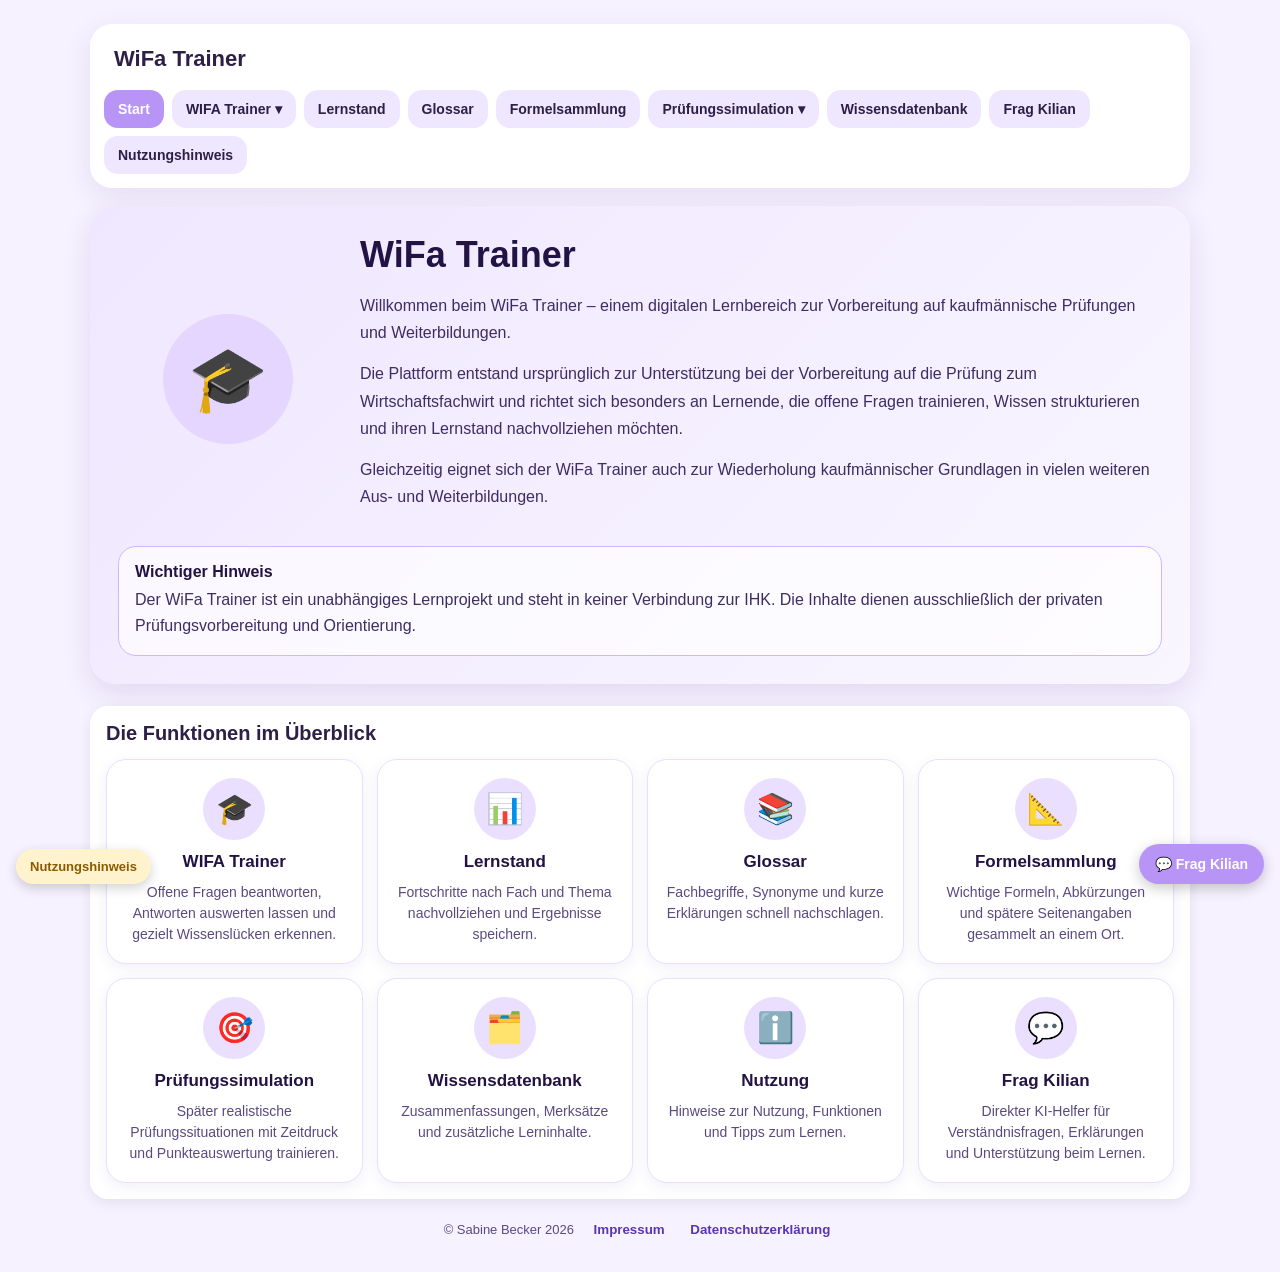
==== index.html @ d5369404 "Update index.html" ====
<!DOCTYPE html>
<html lang="de">
<head>
  <meta charset="UTF-8">
  <meta name="viewport" content="width=device-width, initial-scale=1.0">

  <title>WiFa Trainer</title>
  
  <link rel="icon" type="image/png" sizes="192x192" href="icon-192.png">
  <link rel="icon" type="image/png" sizes="512x512" href="icon-512.png">
  <link rel="apple-touch-icon" href="icon-192.png">

  <link rel="manifest" href="manifest.json">
  <meta name="theme-color" content="#b794f6">

  <style>
    * {
      box-sizing: border-box;
    }

    body {
      margin: 0;
      font-family: Arial, sans-serif;
      background: #f6f2ff;
      color: #2d1f46;
    }

    .app {
      min-height: 100vh;
      display: flex;
      justify-content: center;
      padding: 12px;
    }

    .container {
      width: 100%;
      max-width: 1100px;
    }

    .top-nav {
      background: #ffffff;
      border-radius: 22px;
      padding: 14px;
      margin-bottom: 18px;
      box-shadow: 0 8px 28px rgba(80, 45, 140, 0.10);
      display: flex;
      flex-wrap: wrap;
      gap: 10px;
      align-items: center;
      justify-content: space-between;
    }

    .brand {
      font-weight: bold;
      font-size: 22px;
      color: #2d1f46;
      padding: 8px 10px;
      width: 100%;
    }

    .nav-actions {
      display: flex;
      flex-wrap: wrap;
      gap: 8px;
      width: 100%;
      align-items: center;
    }

    .nav-btn {
      border: none;
      border-radius: 14px;
      padding: 11px 14px;
      background: #efe7ff;
      color: #2d1f46;
      font-weight: bold;
      cursor: pointer;
      font-size: 14px;
      transition: 0.2s ease;
      white-space: nowrap;
    }

    .nav-btn:hover,
    .nav-btn.active {
      background: #b794f6;
      color: #ffffff;
    }

    .dropdown {
      position: relative;
      display: inline-block;
    }

    .dropdown-content {
      display: none;
      position: absolute;
      top: 46px;
      left: 0;
      min-width: 270px;
      background: #ffffff;
      border-radius: 18px;
      box-shadow: 0 12px 34px rgba(0,0,0,0.15);
      padding: 10px;
      z-index: 1000;
    }

    .dropdown.open .dropdown-content {
      display: block;
    }

    .dropdown-content button {
      width: 100%;
      border: none;
      background: transparent;
      color: #2d1f46;
      text-align: left;
      padding: 13px 12px;
      border-radius: 12px;
      font-weight: bold;
      cursor: pointer;
      font-size: 14px;
      line-height: 1.35;
    }

    .dropdown-content button:hover {
      background: #efe7ff;
    }

    .view {
      display: none;
    }

    .view.active {
      display: block;
    }

    .header {
      background: linear-gradient(135deg, #d9c7ff, #efe7ff);
      border-radius: 20px;
      padding: 20px 18px;
      margin-bottom: 14px;
      box-shadow: 0 4px 14px rgba(0, 0, 0, 0.08);
    }

    .header h1 {
      margin: 0 0 8px 0;
      font-size: 24px;
    }

    .header p {
      margin: 0;
      font-size: 15px;
      color: #4a3970;
      line-height: 1.5;
    }

    .card {
      background: #ffffff;
      border-radius: 18px;
      padding: 16px;
      margin-bottom: 14px;
      box-shadow: 0 4px 14px rgba(0, 0, 0, 0.08);
    }

    .section-title {
      margin: 0 0 14px 0;
      font-size: 20px;
      font-weight: bold;
    }

    .hero-card {
      background: linear-gradient(135deg, #efe7ff, #f9f6ff);
      border-radius: 26px;
      padding: 28px;
      margin-bottom: 22px;
      box-shadow: 0 10px 28px rgba(80, 45, 140, 0.12);
      display: grid;
      gap: 22px;
    }

    .hero-icon {
      width: 130px;
      height: 130px;
      border-radius: 50%;
      background: #e4d6ff;
      display: flex;
      align-items: center;
      justify-content: center;
      font-size: 64px;
      margin: 0 auto;
    }

    .hero-text h1 {
      margin: 0 0 16px 0;
      font-size: 36px;
      color: #221344;
    }

    .hero-text p {
      line-height: 1.7;
      color: #3d2d63;
      font-size: 16px;
      margin: 0 0 14px 0;
    }

    .notice-box {
      border: 1px solid #cdb7ff;
      border-radius: 18px;
      padding: 16px;
      background: rgba(255,255,255,0.70);
      display: grid;
      gap: 6px;
    }

    .notice-box strong {
      font-size: 16px;
      color: #221344;
    }

    .notice-box p {
      margin: 0;
      line-height: 1.6;
      color: #3d2d63;
    }

    .feature-grid {
      display: grid;
      grid-template-columns: 1fr;
      gap: 14px;
    }

    .feature-card {
      background: #ffffff;
      border: 1px solid #eadfff;
      border-radius: 20px;
      padding: 18px;
      text-align: center;
      box-shadow: 0 4px 14px rgba(80, 45, 140, 0.08);
    }

    .feature-icon {
      width: 62px;
      height: 62px;
      border-radius: 50%;
      background: #eadfff;
      display: flex;
      align-items: center;
      justify-content: center;
      margin: 0 auto 12px auto;
      font-size: 30px;
      font-weight: bold;
    }

    .feature-card h3 {
      margin: 0 0 10px 0;
      font-size: 17px;
      color: #221344;
    }

    .feature-card p {
      margin: 0;
      line-height: 1.5;
      color: #5a4a80;
      font-size: 14px;
    }

    .footer-links {
      text-align: center;
      font-size: 13px;
      color: #5a4a80;
      margin: 22px 0 10px 0;
    }

    .footer-links button {
      border: none;
      background: transparent;
      color: #5a35b1;
      font-weight: bold;
      cursor: pointer;
      margin-left: 10px;
    }

    .label {
      display: block;
      font-size: 14px;
      font-weight: bold;
      margin-bottom: 8px;
      color: #4a3970;
    }

    .subject-grid {
      display: grid;
      grid-template-columns: 1fr;
      gap: 10px;
    }

    .subject-btn,
    .action-btn,
    .secondary-btn,
    .danger-btn {
      width: 100%;
      border: none;
      border-radius: 14px;
      padding: 14px 16px;
      font-size: 16px;
      cursor: pointer;
      transition: 0.2s ease;
    }

    .subject-btn {
      background: #efe7ff;
      color: #2d1f46;
      text-align: left;
      font-weight: bold;
    }

    .subject-btn:hover {
      background: #e3d5ff;
    }

    .subject-btn.active {
      background: #cdb7ff;
    }

    .question-meta {
      display: flex;
      flex-wrap: wrap;
      gap: 8px;
      margin-bottom: 12px;
    }

    .badge {
      display: inline-block;
      background: #efe7ff;
      color: #4a3970;
      padding: 6px 10px;
      border-radius: 999px;
      font-size: 13px;
      font-weight: bold;
    }

    .question-box {
      background: #faf7ff;
      border: 1px solid #eadfff;
      border-radius: 14px;
      padding: 14px;
      font-size: 16px;
      line-height: 1.5;
      margin-bottom: 14px;
white-space: normal;
    }

    textarea,
.pruefung-antwort,
.pruefung-input,
#kilianFrage {
    width: 100%;
    height: 42px;
    min-height: 42px;
    resize: none;
    overflow: hidden;
    border: 1px solid #d8c8f8;
    border-radius: 14px;
    padding: 14px;
    font-size: 16px;
    font-family: Arial, sans-serif;
    outline: none;
    background: #fff;
    box-sizing: border-box;
}

    textarea:focus {
      border-color: #b794f6;
      box-shadow: 0 0 0 3px rgba(183, 148, 246, 0.15);
    }

    select,
    input[type="text"] {
      width: 100%;
      min-height: 48px;
      border: 1px solid #d8c8f8;
      border-radius: 14px;
      padding: 12px 14px;
      font-size: 16px;
      font-family: Arial, sans-serif;
      outline: none;
      background: #fff;
      color: #2d1f46;
    }

    select:focus,
    input[type="text"]:focus {
      border-color: #b794f6;
      box-shadow: 0 0 0 3px rgba(183, 148, 246, 0.15);
    }

    .button-row {
      display: grid;
      grid-template-columns: 1fr;
      gap: 10px;
      margin-top: 12px;
    }

    .action-btn {
      background: #b794f6;
      color: white;
      font-weight: bold;
    }

    .action-btn:hover {
      background: #a77ff3;
    }

    .secondary-btn {
      background: #efe7ff;
      color: #2d1f46;
      font-weight: bold;
    }

    .secondary-btn:hover {
      background: #e3d5ff;
    }

    .danger-btn {
      background: #f4cccc;
      color: #6b1f1f;
      font-weight: bold;
    }

    .danger-btn:hover {
      background: #efbcbc;
    }

    .stats-grid {
      display: grid;
      grid-template-columns: 1fr;
      gap: 10px;
      margin-top: 10px;
    }

    .stat-box {
      background: #faf7ff;
      border: 1px solid #eadfff;
      border-radius: 14px;
      padding: 12px;
    }

    .stat-title {
      font-size: 14px;
      color: #5a4a80;
      margin-bottom: 6px;
      font-weight: bold;
    }

    .stat-value {
      font-size: 22px;
      font-weight: bold;
      color: #2d1f46;
      margin-bottom: 8px;
    }

    .stat-sub {
      font-size: 13px;
      color: #5a4a80;
    }

    .progress-bar {
      width: 100%;
      height: 10px;
      background: #eadfff;
      border-radius: 999px;
      overflow: hidden;
      margin-bottom: 8px;
    }

    .progress-fill {
      height: 100%;
      width: 0%;
      background: #b794f6;
      transition: width 0.3s ease;
    }

    .result-list-wrap {
      margin-top: 16px;
    }

    .result-list-empty {
      background: #faf7ff;
      border: 1px solid #eadfff;
      border-radius: 14px;
      padding: 14px;
      color: #5a4a80;
    }

    .result-mini-entry {
      background: #faf7ff;
      border: 1px solid #eadfff;
      border-radius: 14px;
      padding: 12px;
      margin-top: 10px;
    }

    .result-mini-head {
      display: flex;
      justify-content: space-between;
      align-items: center;
      gap: 10px;
      margin-bottom: 8px;
      flex-wrap: wrap;
    }

    .result-mini-title {
      font-size: 15px;
      font-weight: bold;
      color: #2d1f46;
    }

    .result-mini-score {
      font-size: 14px;
      font-weight: bold;
      color: #4a3970;
    }

    .result-mini-bar {
      width: 100%;
      height: 10px;
      background: #eadfff;
      border-radius: 999px;
      overflow: hidden;
    }

    .result-mini-fill {
      height: 100%;
      background: #b794f6;
      transition: width 0.3s ease;
    }

    .result-mini-footer {
      margin-top: 8px;
      display: flex;
      justify-content: space-between;
      gap: 10px;
      flex-wrap: wrap;
      font-size: 13px;
      color: #5a4a80;
    }

    .result-box {
      margin-top: 14px;
      padding: 14px;
      border-radius: 14px;
      background: #f4eeff;
      border: 1px solid #e2d3ff;
      display: none;
    }

    .result-title {
      margin: 0 0 10px 0;
      font-size: 17px;
      font-weight: bold;
    }

    .result-text {
      margin: 0 0 10px 0;
      white-space: pre-wrap;
      line-height: 1.5;
    }

    .points {
      font-size: 18px;
      font-weight: bold;
      margin-bottom: 10px;
    }

    .points.good {
      color: #1f8b4c;
    }

    .points.bad {
      color: #c0392b;
    }

    .solution-box {
      margin-top: 12px;
      padding: 12px;
      border-radius: 12px;
      background: #eefaf0;
      border: 1px solid #cfe8d3;
      color: #1d5e2e;
      display: none;
      white-space: pre-wrap;
      line-height: 1.5;
    }

    .status {
      margin-top: 10px;
      font-size: 14px;
      color: #5a4a80;
      white-space: pre-wrap;
    }

    .placeholder-box {
      background: #faf7ff;
      border: 1px dashed #cdb7ff;
      border-radius: 16px;
      padding: 16px;
      line-height: 1.6;
      color: #5a4a80;
    }

    .alphabet-bar {
  display: flex;
  flex-wrap: wrap;
  gap: 6px;
}

.alphabet-btn {
  border: none;
  border-radius: 10px;
  padding: 8px 10px;
  background: #efe7ff;
  color: #2d1f46;
  font-weight: bold;
  cursor: pointer;
}

.alphabet-btn:hover,
.alphabet-btn.active {
  background: #b794f6;
  color: #ffffff;
}
    .kilian-textarea {
  min-height: 80px;
  max-height: 260px;
  overflow-y: auto;
}
    #kilianBubbleButton {
  position: fixed;
  right: 16px;
  bottom: 16px;
  z-index: 9998;
  padding: 12px 16px;
  border-radius: 999px;
  background: #b794f6;
  color: #ffffff;
  font-weight: bold;
  font-size: 14px;
  box-shadow: 0 4px 14px rgba(0,0,0,0.22);
  cursor: pointer;
}

#kilianBubbleFenster {
  position: fixed;
  right: 16px;
  bottom: 76px;
  width: min(360px, calc(100vw - 32px));
  max-height: 75vh;
  display: none;
  z-index: 9999;
  background: #ffffff;
  border: 1px solid #d8c8f8;
  border-radius: 18px;
  box-shadow: 0 10px 34px rgba(0,0,0,0.25);
  padding: 12px;
  overflow: hidden;
}

.kilian-bubble-header {
  display: flex;
  justify-content: space-between;
  align-items: center;
  margin-bottom: 10px;
  color: #2d1f46;
}

.kilian-bubble-header button {
  width: auto;
  border: none;
  background: #efe7ff;
  color: #2d1f46;
  border-radius: 10px;
  padding: 6px 10px;
  font-weight: bold;
  cursor: pointer;
}

#kilianBubbleInput {
  min-height: 80px;
  max-height: 160px;
  resize: vertical;
}

.kilian-bubble-buttons {
  display: grid;
  grid-template-columns: 1fr 1fr 1fr;
  gap: 8px;
  margin-top: 10px;
}

.kilian-bubble-buttons button {
  border: none;
  border-radius: 12px;
  padding: 10px 8px;
  background: #efe7ff;
  color: #2d1f46;
  font-weight: bold;
  cursor: pointer;
}

.kilian-bubble-buttons button:first-child {
  background: #b794f6;
  color: #ffffff;
}

#kilianBubbleStatus {
  margin-top: 10px;
  font-size: 13px;
  color: #5a4a80;
}

#kilianBubbleAntwort {
  margin-top: 10px;
  max-height: 260px;
  overflow-y: auto;
  background: #faf7ff;
  border: 1px solid #eadfff;
  border-radius: 12px;
  padding: 10px;
  font-size: 14px;
  line-height: 1.5;
  color: #2d1f46;
}
    
  .question-box table {
  width: 100%;
  border-collapse: collapse;
  margin: 14px 0;
  font-size: 0.95rem;
}

.question-box th,
.question-box td {
  border: 1px solid #d1d5db;
  padding: 8px;
  text-align: left;
  vertical-align: top;
}

.question-box th {
  background: #f3f4f6;
  font-weight: 700;
}

.question-box ul {
  margin: 10px 0 10px 22px;
}

.question-box li {
  margin-bottom: 4px;
}

.question-image-wrap {
  margin-top: 14px;
  overflow-x: auto;
}

.question-image {
  max-width: 100%;
  height: auto;
  border-radius: 12px;
  border: 1px solid #e5e7eb;
} 
    .pruefung-zusatzbereich {
  margin: 12px 0;
  padding: 12px;
  background: #faf7ff;
  border: 1px solid #eadfff;
  border-radius: 12px;
  overflow-x: auto;
}

.skizzen-toolbar {
  display: flex;
  gap: 8px;
  flex-wrap: wrap;
  margin: 10px 0;
}

.skizzen-toolbar button {
  width: auto;
  border: none;
  border-radius: 10px;
  padding: 8px 12px;
  background: #efe7ff;
  color: #2d1f46;
  font-weight: bold;
  cursor: pointer;
}

.skizzen-canvas {
  width: 100%;
  max-width: 760px;
  height: 420px;
  border: 2px solid #d8c8f8;
  border-radius: 12px;
  background: #ffffff;
  touch-action: none;
  display: block;
}
   .pruefung-input {
  width: 100%;
  height: 42px;
  min-height: 42px;
  resize: none;
  overflow: hidden;
  border: none;
  background: #ffffff;
  text-align: left;
  font-size: 14px;
  padding: 8px;
  box-sizing: border-box;
  color: #2d1f46;
  font-family: Arial, sans-serif;
  white-space: pre-wrap;
  overflow-wrap: anywhere;
  word-break: break-word;
}

.pruefung-input:focus {
  outline: 2px solid #b794f6;
  background: #ffffff;
}
    @media (min-width: 700px) {
      .app {
        padding: 24px;
      }

      .header {
        padding: 24px;
      }

      .header h1 {
        font-size: 30px;
      }

      .brand {
        width: auto;
      }

      .nav-actions {
        width: auto;
      }

      .subject-grid {
        grid-template-columns: repeat(2, 1fr);
      }

      .button-row {
        grid-template-columns: repeat(2, 1fr);
      }

      .stats-grid {
        grid-template-columns: repeat(2, 1fr);
      }
    }

    @media (min-width: 800px) {
      .hero-card {
        grid-template-columns: 220px 1fr;
        align-items: center;
      }

      .notice-box {
        grid-column: 1 / -1;
      }

      .feature-grid {
        grid-template-columns: repeat(4, 1fr);
      }
    }
  </style>
</head>
<body>
  <div class="app">
    <div class="container">

      <nav class="top-nav">
        <div class="brand">WiFa Trainer</div>

        <div class="nav-actions">
          <button class="nav-btn active" id="navStart" onclick="zeigeBereich('startView')">Start</button>

          <div class="dropdown">
<button class="nav-btn" id="navTrainer" type="button" onclick="toggleTrainerDropdown(event)">WIFA Trainer ▾</button>            <div class="dropdown-content">
              <button type="button" onclick="oeffneTrainerMitTeilbereich('HQ')">HQ – Handlungsspezifische Qualifikationen</button>
              <button type="button" onclick="oeffneTrainerMitTeilbereich('WQ')">WQ – Wirtschaftsbezogene Qualifikationen</button>
            </div>
          </div>

          <button class="nav-btn" id="navLernstand" onclick="zeigeBereich('lernstandView')">Lernstand</button>
          <button class="nav-btn" id="navGlossar" onclick="zeigeBereich('glossarView')">Glossar</button>
          <button class="nav-btn" id="navFormeln" onclick="zeigeBereich('formelView')">Formelsammlung</button>
<div class="dropdown">
  <button class="nav-btn" id="navPruefung" type="button" onclick="togglePruefungDropdown(event)">
    Prüfungssimulation ▾
  </button>

  <div class="dropdown-content">
    <button type="button" onclick="oeffnePruefungMitTeilbereich('WQ')">
      WQ – Wirtschaftsbezogene Qualifikationen
    </button>

    <button type="button" onclick="oeffnePruefungMitTeilbereich('HQ')">
      HQ – Handlungsspezifische Qualifikationen
    </button>
  </div>
</div>     
<button class="nav-btn" id="navWissen" onclick="zeigeBereich('wissenView')">Wissensdatenbank</button>
          <button class="nav-btn" id="navKilian" onclick="zeigeBereich('kilianView')">Frag Kilian</button>
          <button class="nav-btn" onclick="hinweisAnzeigen()">Nutzungshinweis</button>
        </div>
      </nav>

      <section class="view active" id="startView">
        <div class="hero-card">
          <div class="hero-icon">🎓</div>

          <div class="hero-text">
            <h1>WiFa Trainer</h1>

            <p>
              Willkommen beim WiFa Trainer – einem digitalen Lernbereich zur Vorbereitung
              auf kaufmännische Prüfungen und Weiterbildungen.
            </p>

            <p>
              Die Plattform entstand ursprünglich zur Unterstützung bei der Vorbereitung
              auf die Prüfung zum Wirtschaftsfachwirt und richtet sich besonders an Lernende,
              die offene Fragen trainieren, Wissen strukturieren und ihren Lernstand
              nachvollziehen möchten.
            </p>

            <p>
              Gleichzeitig eignet sich der WiFa Trainer auch zur Wiederholung kaufmännischer
              Grundlagen in vielen weiteren Aus- und Weiterbildungen.
            </p>
          </div>

          <div class="notice-box">
            <strong>Wichtiger Hinweis</strong>
            <p>
              Der WiFa Trainer ist ein unabhängiges Lernprojekt und steht in keiner Verbindung zur IHK.
              Die Inhalte dienen ausschließlich der privaten Prüfungsvorbereitung und Orientierung.
            </p>
          </div>
        </div>

        <div class="card">
          <h2 class="section-title">Die Funktionen im Überblick</h2>

          <div class="feature-grid">
            <div class="feature-card">
              <div class="feature-icon">🎓</div>
              <h3>WIFA Trainer</h3>
              <p>Offene Fragen beantworten, Antworten auswerten lassen und gezielt Wissenslücken erkennen.</p>
            </div>

            <div class="feature-card">
              <div class="feature-icon">📊</div>
              <h3>Lernstand</h3>
              <p>Fortschritte nach Fach und Thema nachvollziehen und Ergebnisse speichern.</p>
            </div>

            <div class="feature-card">
              <div class="feature-icon">📚</div>
              <h3>Glossar</h3>
              <p>Fachbegriffe, Synonyme und kurze Erklärungen schnell nachschlagen.</p>
            </div>

            <div class="feature-card">
              <div class="feature-icon">📐</div>
              <h3>Formelsammlung</h3>
              <p>Wichtige Formeln, Abkürzungen und spätere Seitenangaben gesammelt an einem Ort.</p>
            </div>

            <div class="feature-card">
              <div class="feature-icon">🎯</div>
              <h3>Prüfungssimulation</h3>
              <p>Später realistische Prüfungssituationen mit Zeitdruck und Punkteauswertung trainieren.</p>
            </div>

            <div class="feature-card">
              <div class="feature-icon">🗂️</div>
              <h3>Wissensdatenbank</h3>
              <p>Zusammenfassungen, Merksätze und zusätzliche Lerninhalte.</p>
            </div>

            <div class="feature-card">
              <div class="feature-icon">ℹ️</div>
              <h3>Nutzung</h3>
              <p>Hinweise zur Nutzung, Funktionen und Tipps zum Lernen.</p>
            </div>

            <div class="feature-card">
              <div class="feature-icon">💬</div>
              <h3>Frag Kilian</h3>
              <p>Direkter KI-Helfer für Verständnisfragen, Erklärungen und Unterstützung beim Lernen.</p>
            </div>
          </div>
        </div>

        <div class="footer-links">
          <span>© Sabine Becker 2026</span>
          <button onclick="zeigeBereich('impressumView')">Impressum</button>
          <button onclick="zeigeBereich('datenschutzView')">Datenschutzerklärung</button>
        </div>
      </section>

      <section class="view" id="trainerView">
        <div class="header">
          <h1>WIFA Trainer</h1>
          <p>Teilbereich, Fach und Thema auswählen, Antwort eingeben und direkt auswerten lassen.</p>
        </div>

        <div class="card" id="subjectCard">
          <h2 class="section-title">Auswahl</h2>

          <label class="label" for="teilbereichSelect" style="display:none;">Teilbereich auswählen</label>
<select id="teilbereichSelect" onchange="waehleTeilbereich()" style="display:none;">
            <option value="">-- Teilbereich wählen --</option>
            <option value="WQ">Wirtschaftsbezogene Qualifikationen</option>
            <option value="HQ">Handlungsspezifische Qualifikationen</option>
          </select>

          <div id="fachBereich" style="display:none; margin-top:15px;">
            <label class="label" for="fachSelect">Fach auswählen</label>
            <select id="fachSelect" onchange="waehleFachAusDropdown()">
              <option value="">-- Fach wählen --</option>
            </select>
          </div>

          <div id="themaBereich" style="display:none; margin-top:15px;">
            <label class="label" for="themaSelect">Thema auswählen</label>
            <select id="themaSelect">
              <option value="">-- Thema wählen --</option>
            </select>

            <div style="margin-top:10px;">
              <button class="action-btn" type="button" onclick="starteThema()" style="max-width:220px;">
                Thema starten
              </button>
            </div>
          </div>

          <div class="status" id="fachStatus">Bitte zuerst einen Teilbereich auswählen.</div>
        </div>

        <div class="card">
          <h2 class="section-title">Lernstand dieser Session</h2>

          <div class="stats-grid">
            <div class="stat-box">
              <div class="stat-title">Aktuelles Fach</div>
              <div class="stat-value" id="fachProzent">0%</div>
              <div class="progress-bar">
                <div class="progress-fill" id="fachProgressBar"></div>
              </div>
              <div class="stat-sub" id="fachDetails">0 von 0 Punkten im aktuellen Fach</div>
            </div>

            <div class="stat-box">
              <div class="stat-title">Gesamte Lernsession</div>
              <div class="stat-value" id="sessionProzent">0%</div>
              <div class="progress-bar">
                <div class="progress-fill" id="sessionProgressBar"></div>
              </div>
              <div class="stat-sub" id="sessionDetails">0 von 0 Punkten in dieser Session</div>
            </div>
          </div>

          <div class="button-row" style="margin-top:14px;">
            <button class="danger-btn" onclick="resetSession()">Session zurücksetzen</button>
          </div>

          <div class="result-list-wrap">
            <h3 class="section-title" style="margin-top:16px;">Einzelergebnisse</h3>
            <div id="einzelergebnisListe" class="result-list-empty">Noch keine Ergebnisse in dieser Session.</div>
          </div>
        </div>

        <div class="card">
          <h2 class="section-title">Frage</h2>

          <div class="question-meta">
            <span class="badge" id="anzeigeTeilbereich">Kein Teilbereich</span>
            <span class="badge" id="anzeigeFach">Kein Fach</span>
            <span class="badge" id="anzeigeThema">Bitte Thema wählen</span>
          </div>

          <div class="question-box" id="frageText">
            Bitte zuerst Teilbereich, Fach und Thema auswählen.
          </div>

          <label class="label" for="antwortInput">Deine Antwort</label>
          <textarea id="antwortInput" placeholder="Schreibe hier deine Antwort..."></textarea>

          <div class="button-row">
            <button class="action-btn" onclick="bewerteAntwort()">Auswertung starten</button>
            <button class="secondary-btn" onclick="naechsteFrage()">Nächste Frage</button>
            <button class="secondary-btn" onclick="zeigeMusterloesung()">Musterlösung anzeigen</button>
            <button class="secondary-btn" onclick="antwortLeeren()">Antwort leeren</button>
          </div>

          <div class="result-box" id="resultBox">
            <div class="result-title">Auswertung</div>
            <div class="points" id="punkteAnzeige">0 / 0 Punkte</div>
            <p class="result-text" id="ergebnisText">Hier erscheint die Bewertung.</p>

            <div class="solution-box" id="solutionBox">
              <strong>Musterlösung:</strong>
              <div id="musterloesungText"></div>
            </div>
          </div>

          <div class="status" id="ladeStatus"></div>
        </div>
      </section>

      <section class="view" id="lernstandView">
        <div class="header">
          <h1>Lernstand</h1>
          <p>Hier siehst du deinen gespeicherten Lernstand als Fachübersicht. Einzelne Versuche kannst du bei Bedarf aufklappen.</p>
        </div>

        <div class="card">
          <h2 class="section-title">Gespeicherter Lernstand</h2>

          <button class="action-btn" onclick="ladeLernstand()" style="max-width:240px;">
            Lernstand aktualisieren
          </button>

          <div class="status" id="lernstandStatus">Noch nicht geladen.</div>

          <div id="lernstandListe" class="result-list-empty" style="margin-top:14px;">
            Klicke auf „Lernstand aktualisieren“.
          </div>
        </div>
      </section>

      <section class="view" id="glossarView">
        <div class="header">
          <h1>Glossar</h1>
          <p>Fachbegriffe, kurze Erklärungen und Synonyme zum schnellen Nachschlagen.</p>
        </div>

        <div class="card">
          <h2 class="section-title">Glossar-Suche</h2>

         <input type="text" id="glossarSuche" placeholder="Begriff, Fach, Thema oder Synonym suchen..." oninput="filtereGlossar()">

<div style="margin-top:12px;">
  <label class="label" for="glossarThemaFilter">Nach Thema filtern</label>
  <select id="glossarThemaFilter" onchange="filtereGlossar()">
    <option value="">Alle Themen</option>
  </select>
</div>

<div id="glossarAlphabet" class="alphabet-bar" style="margin-top:14px;"></div>

<div class="button-row" style="margin-top:12px;">
  <button class="secondary-btn" onclick="resetGlossarFilter()">Filter zurücksetzen</button>
</div>

<div class="status" id="glossarStatus">Noch nicht geladen.</div>

<div id="glossarListe" class="result-list-empty" style="margin-top:14px;">
  Klicke auf „Glossar laden“.
</div>
        </div>
      </section>

     <section class="view" id="formelView">
  <div class="header">
    <h1>Formelsammlung</h1>
    <p>Formeln, Abkürzungen, Beispiele und kurze Erklärungen zum schnellen Nachschlagen.</p>
  </div>

  <div class="card">
    <h2 class="section-title">Formeln suchen</h2>

    <input
      type="text"
      id="formelSuche"
      placeholder="Begriff, Formel, Thema oder Abkürzung suchen..."
      oninput="filtereFormeln()"
    >

    <div style="margin-top:12px;">
      <label class="label" for="formelThemaFilter">Nach Thema filtern</label>
      <select id="formelThemaFilter" onchange="filtereFormeln()">
        <option value="">Alle Themen</option>
      </select>
    </div>

    <div style="margin-top:12px;">
      <label class="label" for="formelSchwierigkeitFilter">Nach Schwierigkeit filtern</label>
      <select id="formelSchwierigkeitFilter" onchange="filtereFormeln()">
        <option value="">Alle Schwierigkeiten</option>
        <option value="leicht">leicht</option>
        <option value="mittel">mittel</option>
        <option value="schwer">schwer</option>
      </select>
    </div>

    <div class="button-row" style="margin-top:14px;">
      <button class="secondary-btn" onclick="resetFormelFilter()">Filter zurücksetzen</button>
    </div>

    <div class="status" id="formelStatus">Formelsammlung wird beim Öffnen automatisch geladen.</div>
  </div>

  <div id="formelListe" class="result-list-empty">
    Öffne die Formelsammlung oder nutze die Suche.
  </div>
</section>

    <section class="view" id="pruefungView">
  <div class="header">
    <h1>Prüfungssimulation</h1>
    <p>Wähle oben im Menü WQ oder HQ, danach Simulation und Prüfungseinheit.</p>
  </div>

  <div class="card">
    <h2 class="section-title">Prüfung auswählen</h2>

    <select id="pruefungTeilbereichSelect" style="display:none;" onchange="pruefungTeilbereichWaehlen()">
      <option value="">-- Teilbereich wählen --</option>
      <option value="WQ">WQ – Wirtschaftsbezogene Qualifikationen</option>
      <option value="HQ">HQ – Handlungsspezifische Qualifikationen</option>
    </select>

    <div id="pruefungSimulationBereich" style="display:none; margin-top:15px;">
      <label class="label" for="pruefungSimulationSelect">Simulation auswählen</label>
      <select id="pruefungSimulationSelect" onchange="pruefungSimulationWaehlen()">
        <option value="">-- Simulation wählen --</option>
      </select>
    </div>

    <div id="pruefungFachBereich" style="display:none; margin-top:15px;">
      <label class="label" for="pruefungFachSelect">Prüfungseinheit auswählen</label>
      <select id="pruefungFachSelect">
        <option value="">-- Prüfungseinheit wählen --</option>
      </select>
    </div>

    <div class="button-row" style="margin-top:14px;">
      <button class="action-btn" onclick="startePruefungSimulation()">
        Prüfung starten
      </button>
    </div>

    <div class="status" id="pruefungStatus">
      Bitte oben im Menü WQ oder HQ auswählen.
    </div>
  </div>

  <div class="card" id="pruefungTimerBox" style="display:none;">
    <h2 class="section-title">Prüfungszeit</h2>

    <div class="stat-value">
      ⏳ <span id="pruefungTimerText">00:00</span>
    </div>

    <div class="status" id="pruefungTimerStatus">
      Die Prüfung läuft.
    </div>

    <div class="button-row" style="margin-top:14px;">
      <button class="secondary-btn" onclick="stoppePruefungTimer()">
        Timer stoppen
      </button>

      <button class="action-btn" onclick="pruefungManuellAbgeben()">
        Prüfung abgeben
      </button>
    </div>
  </div>

  <div id="pruefungContainer"></div>
</section>
     <section class="view" id="wissenView">

  <div class="header">
    <h1>Wissensdatenbank</h1>

    <p>
      Hier entstehen zusätzliche Lernfunktionen wie Karteikarten,
      Audio-Lernen, Zusammenfassungen und spätere Kurzabfragen.
    </p>
  </div>

  <div class="card">
    <h2 class="section-title">Karteikarten</h2>

    <div>

      <div class="home-tile">
  <h3>🗂️ Karteikartenmodus</h3>

  <p>
    Themenbezogene Lernkarten aus deinen bestehenden Fragen und Musterlösungen.
  </p>

  <label class="label" for="kartenTeilbereichSelect">Teilbereich</label>
  <select id="kartenTeilbereichSelect" onchange="kartenTeilbereichWaehlen()">
    <option value="">-- Teilbereich wählen --</option>
    <option value="WQ">WQ – Wirtschaftsbezogene Qualifikationen</option>
    <option value="HQ">HQ – Handlungsspezifische Qualifikationen</option>
  </select>

  <label class="label" for="kartenFachSelect" style="margin-top:12px;">Fach</label>
  <select id="kartenFachSelect" onchange="kartenFachWaehlen()">
    <option value="">-- Fach wählen --</option>
  </select>

  <label class="label" for="kartenThemaSelect" style="margin-top:12px;">Thema</label>
  <select id="kartenThemaSelect">
    <option value="">Alle Themen</option>
  </select>

  <div class="button-row" style="margin-top:14px;">
    <button class="action-btn" onclick="ladeKarteikarten()">
      Karteikarten laden
    </button>
  </div>

  <div class="status" id="kartenStatus">
    Bitte Teilbereich und Fach auswählen.
  </div>
</div>
      <div class="home-tile" style="margin-top:14px;">
  <h3>🎧 Audiofunktion</h3>

  <p>
    Lies dir die aktuell geladene Karteikarte automatisch vor.
    Erst wird die Frage gelesen, danach die Musterlösung.
  </p>

  <div class="button-row" style="margin-top:14px;">
    <button class="secondary-btn" onclick="audioAktuelleKarte()">
      Aktuelle Karte vorlesen
    </button>

    <button class="secondary-btn" onclick="audioStoppen()">
      Audio stoppen
    </button>
  </div>

  <div class="status" id="audioStatus">
    Lade zuerst Karteikarten und wähle eine Karte aus.
 
</div>
</div>

<div class="card" id="karteikartenBox" style="display:none;">
  <h2 class="section-title">Karteikarten lernen</h2>

  <div class="question-meta">
    <span class="badge" id="kartenZaehler">0 von 0</span>
    <span class="badge" id="kartenFachAnzeige">Kein Fach</span>
    <span class="badge" id="kartenThemaAnzeige">Kein Thema</span>
  </div>

  <div class="question-box" id="kartenVorderseite">
    Hier erscheint die Vorderseite der Karte.
  </div>

  <div class="solution-box" id="kartenRueckseite" style="display:none;">
    <strong>Rückseite:</strong>
    <div id="kartenRueckseiteText"></div>
  </div>

  <div class="button-row">
    <button class="secondary-btn" onclick="vorherigeKarte()">Vorherige Karte</button>
    <button class="action-btn" onclick="karteUmdrehen()">Karte umdrehen</button>
    <button class="secondary-btn" onclick="naechsteKarteAnzeigen()">Nächste Karte</button>
  </div>
</div>

<div class="card">
  <h2 class="section-title">Geplante Erweiterungen</h2>
  <div class="card">
    <h2 class="section-title">Geplante Erweiterungen</h2>

    <div class="feature-grid">

      <div class="feature-card">
        <div class="feature-icon">🧠</div>
        <h3>KI-Lernhilfe</h3>
        <p>
          Erklärungen und Unterstützung direkt zu schwierigen Themen.
        </p>
      </div>

      <div class="feature-card">
        <div class="feature-icon">🔁</div>
        <h3>Fehlertraining</h3>
        <p>
          Falsch beantwortete Fragen gezielt häufiger wiederholen.
        </p>
      </div>

      <div class="feature-card">
        <div class="feature-icon">📈</div>
        <h3>Lernanalyse</h3>
        <p>
          Stärken, Schwächen und Lernfortschritte übersichtlich erkennen.
        </p>
      </div>

      <div class="feature-card">
        <div class="feature-icon">⏱️</div>
        <h3>Kurzabfragen</h3>
        <p>
          Kleine spontane Wissensabfragen für zwischendurch.
        </p>
      </div>

    </div>
  </div>

</section>

      <section class="view" id="kilianView">
  <div class="header">
    <h1>Frag Kilian</h1>

    <p>
      Direkter KI-Helfer für Verständnisfragen,
      Erklärungen und Unterstützung beim Lernen.
    </p>
  </div>

  <div class="card">
    <h2 class="section-title">Deine Frage</h2>

   <textarea
  id="kilianInput"
  class="kilian-textarea"
  placeholder="Stelle hier deine Frage..."
  oninput="this.style.height='auto'; this.style.height=this.scrollHeight + 'px';"
></textarea>

    <div class="button-row">
      <button class="action-btn" onclick="frageKilian()">
        Frage senden
      </button>

      <button class="secondary-btn" onclick="kilianLeeren()">
        Eingabe leeren
      </button>
    </div>

    <div class="status" id="kilianStatus">
      Kilian wartet auf deine Frage.
    </div>
  </div>

  <div class="card">
    <h2 class="section-title">Antwort</h2>

    <div class="question-box" id="kilianAntwort">
      Hier erscheint die Antwort von Kilian.
    </div>
  </div>
</section>

    <section class="view" id="impressumView">
  <div class="header">
    <h1>Impressum</h1>
    <p>Angaben gemäß § 5 TMG.</p>
  </div>

  <div class="card">
    <h2 class="section-title">Anbieter</h2>

    <div style="line-height:1.8; color:#4a3970;">
      Sabine Becker<br>
      Wegefährels 44<br>
      21706 Drochtersen<br><br>

      E-Mail:<br>
      biene-becks@web.de
    </div>
  </div>

  <div class="card">
    <h2 class="section-title">Hinweis</h2>

    <div style="line-height:1.8; color:#4a3970;">
      Der WiFa Trainer ist ein privates und unabhängiges Lernprojekt zur Unterstützung
      bei der Prüfungsvorbereitung kaufmännischer Weiterbildungen.
      <br><br>
      Es besteht keinerlei Verbindung zur IHK oder zu offiziellen Prüfungsstellen.
    </div>
  </div>
</section>

    <section class="view" id="datenschutzView">
  <div class="header">
    <h1>Datenschutzerklärung</h1>
    <p>Informationen zum Umgang mit Daten innerhalb des WiFa Trainers.</p>
  </div>

  <div class="card">
    <h2 class="section-title">1. Allgemeine Hinweise</h2>

    <div style="line-height:1.8; color:#4a3970;">
      Diese Website dient ausschließlich privaten Lern- und Übungszwecken.
      Personenbezogene Daten werden nur im technisch notwendigen Umfang verarbeitet.
    </div>
  </div>

  <div class="card">
    <h2 class="section-title">2. Nutzung des WiFa Trainers</h2>

    <div style="line-height:1.8; color:#4a3970;">
      Zur Nutzung können freiwillige Nutzer-Codes verwendet werden, um Lernstände
      und Ergebnisse zu speichern.
      <br><br>
      Es werden aktuell keine vollständigen Nutzerkonten mit Klarnamen,
      Passwörtern oder Adressdaten angelegt.
    </div>
  </div>

  <div class="card">
    <h2 class="section-title">3. Speicherung von Lernständen</h2>

    <div style="line-height:1.8; color:#4a3970;">
      Antworten, Bewertungen, Punkte und Lernstände können gespeichert werden,
      um den Lernfortschritt innerhalb des Trainers darzustellen.
    </div>
  </div>

  <div class="card">
    <h2 class="section-title">4. Einsatz von OpenAI</h2>

    <div style="line-height:1.8; color:#4a3970;">
      Für KI-gestützte Funktionen wie Antwortauswertungen und den Lernassistenten
      „Frag Kilian“ werden Inhalte an die OpenAI API übertragen und dort verarbeitet.
      <br><br>
      Es wird empfohlen, keine sensiblen oder persönlichen Daten in Freitextfelder einzugeben.
    </div>
  </div>

  <div class="card">
    <h2 class="section-title">5. Hosting und technische Dienste</h2>

    <div style="line-height:1.8; color:#4a3970;">
      Das Frontend dieser Website wird über GitHub Pages bereitgestellt.
      Zusätzlich werden technische Dienste von Google Apps Script genutzt.
    </div>
  </div>

  <div class="card">
    <h2 class="section-title">6. Kontakt</h2>

    <div style="line-height:1.8; color:#4a3970;">
      Bei Fragen zum Datenschutz:
      <br><br>
      Sabine Becker<br>
      biene-becks@web.de
    </div>
  </div>
</section>

    </div>
  </div>

    <div id="kilianBubbleButton" onclick="toggleKilianBubble()">
  💬 Frag Kilian
</div>

<div id="kilianBubbleFenster">
  <div class="kilian-bubble-header">
    <strong>Frag Kilian</strong>
    <button type="button" onclick="toggleKilianBubble()">×</button>
  </div>

  <textarea
    id="kilianBubbleInput"
    placeholder="Stelle hier deine Frage..."
  ></textarea>

  <div class="kilian-bubble-buttons">
    <button type="button" onclick="frageKilianBubble()">Senden</button>
    <button type="button" onclick="kilianBubbleVorlesen()">Vorlesen</button>
    <button type="button" onclick="kilianBubbleAudioStoppen()">Stopp</button>
  </div>

  <div id="kilianBubbleStatus">Kilian wartet auf deine Frage.</div>

  <div id="kilianBubbleAntwort">
    Hier erscheint Kilians Antwort.
  </div>
</div>
    
  <button id="hinweisInfoButton" onclick="hinweisAnzeigen()" style="
    position: fixed;
    left: 16px;
    bottom: 16px;
    z-index: 9998;
    padding: 10px 14px;
    border: none;
    border-radius: 999px;
    background: #fff3cd;
    color: #8a5a00;
    font-size: 13px;
    font-weight: bold;
    box-shadow: 0 4px 12px rgba(0,0,0,0.18);
    cursor: pointer;
  ">
    Nutzungshinweis
  </button>

  <div id="hinweisOverlay" style="
    position: fixed;
    top: 0;
    left: 0;
    width: 100%;
    height: 100%;
    background: rgba(0,0,0,0.7);
    display: none;
    justify-content: center;
    align-items: center;
    z-index: 9999;
    padding: 20px;
    box-sizing: border-box;
  ">
    <div style="
      background: #fffdf7;
      border: 3px solid #f0b429;
      padding: 22px;
      border-radius: 18px;
      max-width: 460px;
      width: 100%;
      box-shadow: 0 12px 35px rgba(0,0,0,0.25);
      text-align: left;
      font-family: Arial, sans-serif;
    ">
      <div style="
        display: inline-block;
        background: #fff3cd;
        color: #8a5a00;
        font-weight: bold;
        font-size: 13px;
        padding: 6px 10px;
        border-radius: 999px;
        margin-bottom: 14px;
      ">
        Wichtiger Hinweis
      </div>

      <h2 style="margin: 0 0 12px 0; font-size: 22px; color: #5a3e00;">
        Hinweis zur Nutzung
      </h2>

      <p style="font-size: 14px; line-height: 1.6; color: #333; margin-bottom: 12px;">
        Die Musterlösungen dienen nur als Vorschläge. Es sind auch andere fachlich korrekte Antworten möglich.
      </p>

      <p style="font-size: 14px; line-height: 1.6; color: #333; margin-bottom: 18px;">
        Das Bewertungssystem bietet lediglich eine Orientierung und stellt keine verbindliche Bewertung im Sinne einer Prüfung dar.
      </p>

      <p style="font-size: 14px; line-height: 1.6; color: #333; margin-bottom: 18px;">
  Die Inhalte des WiFa Trainers basieren auf eigener Lernaufbereitung, fachlicher Prüfungsvorbereitung sowie verschiedenen Lern- und Unterrichtsmaterialien aus kaufmännischen Weiterbildungen.
  <br><br>
  Alle Inhalte wurden für Lernzwecke didaktisch überarbeitet und stellen keine offiziellen Musterlösungen dar.
  <br><br>
  Alle genannten Marken, Prüfungsbezeichnungen und Institutionen bleiben Eigentum der jeweiligen Rechteinhaber.
</p>
      <label id="hinweisCheckboxWrap" style="
        display: flex;
        align-items: flex-start;
        gap: 10px;
        font-size: 14px;
        color: #333;
        margin-bottom: 18px;
        cursor: pointer;
      ">
        <input type="checkbox" id="hinweisCheckbox" style="
          margin-top: 2px;
          transform: scale(1.15);
          accent-color: #f0b429;
        ">
        <span>Ich habe den Hinweis gelesen.</span>
      </label>

      <div style="display: flex; gap: 10px; flex-wrap: wrap;">
        <button id="hinweisButton" onclick="hinweisSchliessen()" disabled style="
          flex: 1;
          min-width: 180px;
          padding: 12px 18px;
          border: none;
          border-radius: 12px;
          background: #d9d9d9;
          color: #666;
          font-size: 15px;
          font-weight: bold;
          cursor: not-allowed;
        ">
          Gelesen und fortfahren
        </button>

        <button onclick="hinweisNurSchliessen()" style="
          flex: 1;
          min-width: 140px;
          padding: 12px 18px;
          border: 1px solid #d6c28a;
          border-radius: 12px;
          background: #fff8e6;
          color: #7a5a00;
          font-size: 15px;
          font-weight: bold;
          cursor: pointer;
        ">
          Schließen
        </button>
      </div>
    </div>
  </div>

  <script>
  const API_BASE_URL = "https://script.google.com/macros/s/AKfycbxTymUhl29rdmXONuWRlVkoe8xiFXqVf2bWUju1XgC44l2qoUT3LTU_PownQrNHbBKUVA/exec";

  const faecherNachTeilbereich = {
    WQ: [
      "Recht",
      "Steuern",
      "Rechnungswesen",
      "BWL",
      "VWL",
      "Unternehmensführung"
    ],
    HQ: [
      "Führung und Zusammenarbeit",
      "Betriebliches Management",
      "Logistik",
      "Marketing",
      "Vertrieb",
      "Finance Controlling"
    ]
  };

  let aktuellerTeilbereich = "";
  let aktuellesFach = "";
  let aktuelleFrage = "";
  let pruefungTimerInterval = null;
  let pruefungRestzeitSekunden = 0;
  let aktuellePruefungsDaten = [];
  let letztePruefungsAntworten = [];
  let aktuellesThema = "";
  let aktuelleMusterloesung = "";
  let aktuelleFrageId = "";
  let ladeToken = 0;
  let appIstBeschaeftigt = false;

  let aktuellerNutzer = localStorage.getItem("nutzerCode");

  if (!aktuellerNutzer) {
    aktuellerNutzer = prompt("Bitte gib deinen Nutzer-Code ein:");
    if (!aktuellerNutzer || !aktuellerNutzer.trim()) {
      aktuellerNutzer = "Gast";
    }
    aktuellerNutzer = aktuellerNutzer.trim();
    localStorage.setItem("nutzerCode", aktuellerNutzer);
  }

  const sessionStats = {
    totalErreicht: 0,
    totalMax: 0,
    faecher: {},
    eintraege: []
  };

  let glossarDaten = [];
    let formelDaten = [];
let glossarAktiverBuchstabe = "";
 let karteikartenDaten = [];
let aktuelleKartenIndex = 0; 
    
  window.addEventListener("load", function () {
    updateStatAnzeige();
    initialisiereHinweis();
  });

  function zeigeBereich(viewId) {
    document.querySelectorAll(".view").forEach(function(view) {
      view.classList.remove("active");
    });

    const ziel = document.getElementById(viewId);
    if (ziel) {
      ziel.classList.add("active");
    }

    document.querySelectorAll(".nav-btn").forEach(function(btn) {
      btn.classList.remove("active");
    });

    if (viewId === "startView") document.getElementById("navStart").classList.add("active");
    if (viewId === "trainerView") document.getElementById("navTrainer").classList.add("active");
    if (viewId === "lernstandView") document.getElementById("navLernstand").classList.add("active");
    if (viewId === "glossarView") {
  document.getElementById("navGlossar").classList.add("active");

  if (!glossarDaten.length && !appIstBeschaeftigt) {
    ladeGlossar();
  }
}
if (viewId === "formelView") {
  document.getElementById("navFormeln").classList.add("active");

  if (!formelDaten.length && !appIstBeschaeftigt) {
    ladeFormelsammlung();
  }
}
    if (viewId === "pruefungView") document.getElementById("navPruefung").classList.add("active");
    if (viewId === "wissenView") document.getElementById("navWissen").classList.add("active");
    if (viewId === "kilianView") document.getElementById("navKilian").classList.add("active");

    window.scrollTo({ top: 0, behavior: "smooth" });
  }

  function oeffneTrainerMitTeilbereich(teilbereich) {
    zeigeBereich("trainerView");
    const select = document.getElementById("teilbereichSelect");
    select.value = teilbereich;
    waehleTeilbereich();
  }

  async function ladeGlossar() {
    if (appIstBeschaeftigt) return;

    try {
      setzeAppBeschaeftigt(true);

      const status = document.getElementById("glossarStatus");
      const liste = document.getElementById("glossarListe");

      status.textContent = "Glossar wird geladen...";
      liste.className = "result-list-empty";
      liste.innerHTML = "Bitte kurz warten...";

      const result = await apiGet("getGlossar");

      if (!result.success) {
        throw new Error(result.error || "Glossar konnte nicht geladen werden.");
      }

      glossarDaten = result.data || [];

      if (!glossarDaten.length) {
        status.textContent = "Keine Glossar-Einträge gefunden.";
        liste.className = "result-list-empty";
        liste.innerHTML = "Im Sheet „Glossar“ wurden keine Einträge gefunden.";
        return;
      }

      status.textContent = glossarDaten.length + " Begriffe geladen.";
baueGlossarFilter();
resetGlossarFilter();

    } catch (error) {
      document.getElementById("glossarStatus").textContent =
        "Fehler beim Laden: " + error.message;
    } finally {
      setzeAppBeschaeftigt(false);
    }
  }

function baueGlossarFilter() {
  const themaSelect = document.getElementById("glossarThemaFilter");
  const alphabet = document.getElementById("glossarAlphabet");

  const themen = [...new Set(glossarDaten.map(function(eintrag) {
    return String(eintrag.thema || "").trim();
  }).filter(Boolean))].sort();

  themaSelect.innerHTML = '<option value="">Alle Themen</option>';

  themen.forEach(function(thema) {
    const option = document.createElement("option");
    option.value = thema;
    option.textContent = thema;
    themaSelect.appendChild(option);
  });

  const buchstaben = "ABCDEFGHIJKLMNOPQRSTUVWXYZÄÖÜ".split("");

  alphabet.innerHTML = buchstaben.map(function(buchstabe) {
    return `
      <button class="alphabet-btn" type="button" onclick="waehleGlossarBuchstabe('${buchstabe}')">
        ${buchstabe}
      </button>
    `;
  }).join("");
}

function waehleGlossarBuchstabe(buchstabe) {
  glossarAktiverBuchstabe = buchstabe;

  document.querySelectorAll(".alphabet-btn").forEach(function(btn) {
    btn.classList.remove("active");
    if (btn.textContent.trim() === buchstabe) {
      btn.classList.add("active");
    }
  });

  filtereGlossar();
}

function resetGlossarFilter() {
  glossarAktiverBuchstabe = "";

  document.getElementById("glossarSuche").value = "";
  document.getElementById("glossarThemaFilter").value = "";

  document.querySelectorAll(".alphabet-btn").forEach(function(btn) {
    btn.classList.remove("active");
  });

  document.getElementById("glossarStatus").textContent =
    glossarDaten.length ? glossarDaten.length + " Begriffe geladen." : "Noch nicht geladen.";

  document.getElementById("glossarListe").className = "result-list-empty";
  document.getElementById("glossarListe").innerHTML =
    "Wähle einen Buchstaben, ein Thema oder nutze die Suche.";
}

function filtereGlossar() {
  const suchbegriff = String(document.getElementById("glossarSuche").value || "").trim().toLowerCase();
  const themaFilter = String(document.getElementById("glossarThemaFilter").value || "").trim().toLowerCase();

  if (!glossarDaten.length) {
    document.getElementById("glossarListe").className = "result-list-empty";
    document.getElementById("glossarListe").innerHTML = "Bitte zuerst das Glossar laden.";
    return;
  }

  if (!suchbegriff && !themaFilter && !glossarAktiverBuchstabe) {
    document.getElementById("glossarListe").className = "result-list-empty";
    document.getElementById("glossarListe").innerHTML =
      "Wähle einen Buchstaben, ein Thema oder nutze die Suche.";
    document.getElementById("glossarStatus").textContent =
      glossarDaten.length + " Begriffe geladen.";
    return;
  }

  const treffer = glossarDaten.filter(function(eintrag) {
    const begriff = String(eintrag.begriff || "").trim().toLowerCase();
    const thema = String(eintrag.thema || "").trim().toLowerCase();

    const suchText = [
      eintrag.begriff,
      eintrag.erklaerung,
      eintrag.fach,
      eintrag.thema,
      eintrag.synonyme
    ].join(" ").toLowerCase();

    const passtZurSuche = !suchbegriff || suchText.includes(suchbegriff);
    const passtZumThema = !themaFilter || thema === themaFilter;
    const passtZumBuchstaben = !glossarAktiverBuchstabe ||
      begriff.startsWith(glossarAktiverBuchstabe.toLowerCase());

    return passtZurSuche && passtZumThema && passtZumBuchstaben;
  });

  document.getElementById("glossarStatus").textContent =
    treffer.length + " passende Begriffe gefunden.";

  renderGlossar(treffer);
}

function renderGlossar(daten) {
  const liste = document.getElementById("glossarListe");

  if (!daten.length) {
    liste.className = "result-list-empty";
    liste.innerHTML = "Keine passenden Begriffe gefunden.";
    return;
  }

  liste.className = "";
  liste.innerHTML = daten.map(function(eintrag) {
    return `
      <div class="result-mini-entry">
        <div class="result-mini-head">
          <div class="result-mini-title">${escapeHtml(eintrag.begriff)}</div>
          <div class="result-mini-score">${escapeHtml(eintrag.fach)}</div>
        </div>

        <div style="font-size:14px; line-height:1.5; color:#4a3970; margin-top:8px;">
          ${escapeHtml(eintrag.erklaerung)}
        </div>

        <div class="result-mini-footer">
          <span><strong>Thema:</strong> ${escapeHtml(eintrag.thema)}</span>
        </div>

        <div style="margin-top:8px; font-size:13px; color:#5a4a80;">
          <strong>Synonyme:</strong> ${escapeHtml(eintrag.synonyme || "keine")}
        </div>
      </div>
    `;
  }).join("");
}

  function setzeAppBeschaeftigt(status) {
    appIstBeschaeftigt = status;

    document.querySelectorAll("button, select, textarea, input").forEach(function(el) {
      if (el.id === "hinweisCheckbox") return;
      if (el.id === "hinweisButton") return;
      if (el.closest("#hinweisOverlay")) return;

      el.disabled = status;
      el.style.opacity = status ? "0.65" : "1";
      el.style.cursor = status ? "wait" : "";
    });
  }

  function waehleTeilbereich() {
    if (appIstBeschaeftigt) return;

    ladeToken++;
    aktuellerTeilbereich = document.getElementById("teilbereichSelect").value;
    aktuellesFach = "";
    aktuellesThema = "";
    aktuelleFrage = "";
    aktuelleMusterloesung = "";
    aktuelleFrageId = "";

    const fachSelect = document.getElementById("fachSelect");
    const fachBereich = document.getElementById("fachBereich");
    const themaSelect = document.getElementById("themaSelect");
    const themaBereich = document.getElementById("themaBereich");

    fachSelect.innerHTML = '<option value="">-- Fach wählen --</option>';
    themaSelect.innerHTML = '<option value="">-- Thema wählen --</option>';
    themaBereich.style.display = "none";

    if (!aktuellerTeilbereich) {
      fachBereich.style.display = "none";
      document.getElementById("fachStatus").textContent = "Bitte zuerst einen Teilbereich auswählen.";
      document.getElementById("anzeigeTeilbereich").textContent = "Kein Teilbereich";
      document.getElementById("anzeigeFach").textContent = "Kein Fach";
      document.getElementById("anzeigeThema").textContent = "Bitte Thema wählen";
      document.getElementById("frageText").textContent = "Bitte zuerst Teilbereich, Fach und Thema auswählen.";
      resetFrageAnzeige();
      updateStatAnzeige();
      return;
    }

    const faecher = faecherNachTeilbereich[aktuellerTeilbereich] || [];

    faecher.forEach(function(fach) {
      const option = document.createElement("option");
      option.value = fach;
      option.textContent = fach;
      fachSelect.appendChild(option);
    });

    fachBereich.style.display = "block";

    document.getElementById("anzeigeTeilbereich").textContent = aktuellerTeilbereich;
    document.getElementById("anzeigeFach").textContent = "Bitte Fach wählen";
    document.getElementById("anzeigeThema").textContent = "Bitte Thema wählen";
    document.getElementById("frageText").textContent = "Bitte zuerst ein Fach und dann ein Thema auswählen.";
    document.getElementById("fachStatus").textContent = "Teilbereich gewählt: " + aktuellerTeilbereich;

    resetFrageAnzeige();
    updateStatAnzeige();
  }

  function waehleFachAusDropdown() {
    if (appIstBeschaeftigt) return;

    const fach = document.getElementById("fachSelect").value;

    if (!fach) {
      ladeToken++;
      aktuellesFach = "";
      aktuellesThema = "";
      aktuelleFrage = "";
      aktuelleMusterloesung = "";
      aktuelleFrageId = "";

      document.getElementById("themaBereich").style.display = "none";
      document.getElementById("themaSelect").innerHTML = '<option value="">-- Thema wählen --</option>';
      document.getElementById("anzeigeFach").textContent = "Kein Fach";
      document.getElementById("anzeigeThema").textContent = "Bitte Thema wählen";
      document.getElementById("frageText").textContent = "Bitte zuerst ein Fach auswählen.";
      document.getElementById("fachStatus").textContent = "Bitte ein Fach auswählen.";

      resetFrageAnzeige();
      updateStatAnzeige();
      return;
    }

    waehleFach(fach);
  }

  function ermittleTeilbereich(fach) {
    if (faecherNachTeilbereich.WQ.includes(fach)) return "WQ";
    if (faecherNachTeilbereich.HQ.includes(fach)) return "HQ";
    return aktuellerTeilbereich || "";
  }

  function setzeStatus(text) {
    document.getElementById("ladeStatus").textContent = text || "";
  }

  function resetFrageAnzeige() {
    document.getElementById("antwortInput").value = "";
    document.getElementById("resultBox").style.display = "none";
    document.getElementById("solutionBox").style.display = "none";
    document.getElementById("musterloesungText").textContent = "";
    document.getElementById("ergebnisText").textContent = "Hier erscheint die Bewertung.";
    document.getElementById("punkteAnzeige").textContent = "0 / 0 Punkte";
    document.getElementById("punkteAnzeige").classList.remove("good", "bad");
    setzeStatus("");
  }

  async function apiGet(action, params = {}) {
    const url = new URL(API_BASE_URL);
    url.searchParams.set("action", action);

    Object.entries(params).forEach(([key, value]) => {
      if (value !== undefined && value !== null && value !== "") {
        url.searchParams.set(key, value);
      }
    });

    const response = await fetch(url.toString(), { method: "GET" });

    if (!response.ok) {
      throw new Error("HTTP-Fehler: " + response.status);
    }

    return await response.json();
  }

  async function apiPost(action, payload = {}) {
    const response = await fetch(API_BASE_URL, {
      method: "POST",
      headers: {
        "Content-Type": "text/plain;charset=utf-8"
      },
      body: JSON.stringify({
        action,
        ...payload
      })
    });

    if (!response.ok) {
      throw new Error("HTTP-Fehler: " + response.status);
    }

    return await response.json();
  }

  async function ladeThemen(fach) {
    const eigenerToken = ++ladeToken;

    try {
      setzeAppBeschaeftigt(true);

      const select = document.getElementById("themaSelect");
      const bereich = document.getElementById("themaBereich");

      select.innerHTML = '<option value="">Themen werden geladen...</option>';
      bereich.style.display = "block";
      document.getElementById("fachStatus").textContent = "Themen werden geladen für: " + fach;

      const result = await apiGet("topics", { fach });

      if (eigenerToken !== ladeToken) return;

      if (!result.success) {
        throw new Error(result.error || "Themen konnten nicht geladen werden.");
      }

      const themen = result.data || [];

      select.innerHTML = '<option value="">-- Thema wählen --</option>';

      if (!themen.length) {
        select.innerHTML = '<option value="">Keine Themen gefunden</option>';
        document.getElementById("fachStatus").textContent =
          "Keine Themen gefunden für: " + fach + ". Prüfe, ob im Sheet aktive Fragen mit Aktiv = ja vorhanden sind.";
        return;
      }

      themen.forEach(function(thema) {
        const option = document.createElement("option");
        option.value = thema;
        option.textContent = thema;
        select.appendChild(option);
      });

      document.getElementById("fachStatus").textContent =
        "Themen geladen für: " + fach + " (" + themen.length + ")";
    } catch (error) {
      if (eigenerToken !== ladeToken) return;

      document.getElementById("themaSelect").innerHTML =
        '<option value="">Fehler beim Laden</option>';

      document.getElementById("fachStatus").textContent =
        "Fehler beim Laden der Themen: " + error.message;
    } finally {
      if (eigenerToken === ladeToken) {
        setzeAppBeschaeftigt(false);
      }
    }
  }

  function waehleFach(fach) {
    aktuellesFach = String(fach || "").trim();
    aktuellesThema = "";
    aktuelleFrage = "";
    aktuelleMusterloesung = "";
    aktuelleFrageId = "";

    document.getElementById("anzeigeFach").textContent = aktuellesFach || "Kein Fach";
    document.getElementById("anzeigeThema").textContent = "Bitte Thema wählen";
    document.getElementById("frageText").textContent = "Bitte zuerst ein Thema auswählen.";
    document.getElementById("fachStatus").textContent = "Ausgewähltes Fach: " + aktuellesFach;

    document.getElementById("themaSelect").innerHTML =
      '<option value="">Themen werden geladen...</option>';

    resetFrageAnzeige();
    updateStatAnzeige();

    if (aktuellesFach) {
      ladeThemen(aktuellesFach);
    }
  }

  async function ladeFrageAusFach(fach, thema) {
    const eigenerToken = ++ladeToken;

    try {
      setzeAppBeschaeftigt(true);
      setzeStatus("Frage wird geladen...");

      const result = await apiGet("nextQuestion", { fach, thema });

      if (eigenerToken !== ladeToken) return;

      if (!result.success) {
        throw new Error(result.error || "Frage konnte nicht geladen werden.");
      }

      const daten = result.data || {};

      if (!daten.id) {
        aktuelleFrage = "";
        aktuelleMusterloesung = "";
        aktuelleFrageId = "";

        document.getElementById("frageText").textContent =
          daten.frage || "Keine aktive Frage gefunden.";
        document.getElementById("anzeigeThema").textContent = thema || "Thema nicht hinterlegt";

        resetFrageAnzeige();
        setzeStatus("Keine aktive Frage gefunden.");
        return;
      }

      aktuelleFrage = daten.frage || "";
      aktuellesThema = daten.thema || thema || "Thema nicht hinterlegt";
      aktuelleMusterloesung = daten.musterloesung || "";
      aktuelleFrageId = daten.id || "";

const frageTextBox = document.getElementById("frageText");

if (daten.aufgabenHtml) {
  frageTextBox.innerHTML = daten.aufgabenHtml;
} else {
  frageTextBox.textContent = aktuelleFrage;
}

if (daten.bilddatei) {
  frageTextBox.innerHTML += `
    <div class="question-image-wrap">
      <img src="bilder/${daten.bilddatei}" alt="Aufgabenbild" class="question-image">
    </div>
  `;
}
      document.getElementById("anzeigeThema").textContent = aktuellesThema;

      resetFrageAnzeige();
      setzeStatus("Frage geladen.");
    } catch (error) {
      if (eigenerToken !== ladeToken) return;

      aktuelleFrage = "";
      aktuelleMusterloesung = "";
      aktuelleFrageId = "";

      document.getElementById("frageText").textContent = "Fehler beim Laden der Frage.";
      setzeStatus("Fehler: " + error.message);
    } finally {
      if (eigenerToken === ladeToken) {
        setzeAppBeschaeftigt(false);
      }
    }
  }

  function starteThema() {
    if (appIstBeschaeftigt) return;

    const thema = document.getElementById("themaSelect").value;

    if (!aktuellerTeilbereich) {
      alert("Bitte zuerst einen Teilbereich auswählen.");
      return;
    }

    if (!aktuellesFach) {
      alert("Bitte zuerst ein Fach auswählen.");
      return;
    }

    if (!thema) {
      alert("Bitte zuerst ein Thema auswählen.");
      return;
    }

    aktuellesThema = thema;
    ladeFrageAusFach(aktuellesFach, aktuellesThema);
  }

  async function bewerteAntwort() {
    if (appIstBeschaeftigt) return;

    const antwort = document.getElementById("antwortInput").value.trim();

    if (!aktuellerTeilbereich) {
      alert("Bitte zuerst einen Teilbereich auswählen.");
      return;
    }

    if (!aktuellesFach) {
      alert("Bitte zuerst ein Fach auswählen.");
      return;
    }

    if (!aktuellesThema) {
      alert("Bitte zuerst ein Thema auswählen.");
      return;
    }

    if (!aktuelleFrageId) {
      alert("Es ist aktuell keine Frage geladen.");
      return;
    }

    if (!antwort) {
      alert("Bitte zuerst eine Antwort eingeben.");
      return;
    }

    try {
      setzeAppBeschaeftigt(true);
      setzeStatus("Antwort wird ausgewertet...");

      const result = await apiPost("bewerteAntwort", {
        fach: aktuellesFach,
        frageId: aktuelleFrageId,
        antwort: antwort
      });

      if (!result.success) {
        throw new Error(result.error || "Auswertung fehlgeschlagen.");
      }

      const data = result.data || {};

      document.getElementById("resultBox").style.display = "block";

      const punkte = Number(data.punkte || 0);
      const maxPunkte = Number(data.maxPunkte || 0);
const bewertungText = bereinigeBewertungText(
  data.ergebnis || "Keine Auswertung erhalten."
);
      const punkteAnzeige = document.getElementById("punkteAnzeige");
      punkteAnzeige.textContent = punkte + " / " + maxPunkte + " Punkte";
      punkteAnzeige.classList.remove("good", "bad");
      punkteAnzeige.classList.add(maxPunkte > 0 && punkte >= maxPunkte / 2 ? "good" : "bad");

      document.getElementById("ergebnisText").textContent = bewertungText;

      aktuelleMusterloesung = data.musterloesung || "";
      document.getElementById("solutionBox").style.display = "none";
      document.getElementById("musterloesungText").textContent = "";

      verbucheSessionErgebnis(
        aktuellesFach,
        aktuelleFrageId,
        punkte,
        maxPunkte
      );

      updateStatAnzeige();

      setzeStatus("Auswertung abgeschlossen. Lernstand wird gespeichert...");

      const speicherResult = await apiPost("speichereLernstand", {
        nutzer: aktuellerNutzer,
        teilbereich: ermittleTeilbereich(aktuellesFach),
        fach: aktuellesFach,
        thema: aktuellesThema,
        frageId: aktuelleFrageId,
        punkte: punkte,
        maxPunkte: maxPunkte,
        bewertung: bewertungText,
        antwort: antwort
      });

      if (!speicherResult.success) {
        throw new Error(speicherResult.error || "Lernstand konnte nicht gespeichert werden.");
      }

      setzeStatus("Auswertung abgeschlossen und Lernstand gespeichert.");
    } catch (error) {
      setzeStatus("Fehler bei der Auswertung oder Speicherung: " + error.message);
    } finally {
      setzeAppBeschaeftigt(false);
    }
  }

  function verbucheSessionErgebnis(fach, frageId, punkte, maxPunkte) {
    if (!fach || !frageId) return;

    if (!sessionStats.faecher[fach]) {
      sessionStats.faecher[fach] = { erreicht: 0, max: 0 };
    }

    const index = sessionStats.eintraege.findIndex(function(e) {
      return e.fach === fach && e.frageId === frageId;
    });

    if (index !== -1) {
      const alt = sessionStats.eintraege[index];

      sessionStats.faecher[fach].erreicht -= alt.punkte;
      sessionStats.faecher[fach].max -= alt.maxPunkte;

      sessionStats.totalErreicht -= alt.punkte;
      sessionStats.totalMax -= alt.maxPunkte;

      sessionStats.eintraege.splice(index, 1);
    }

    const neuerEintrag = {
      teilbereich: ermittleTeilbereich(fach),
      fach: fach,
      frageId: frageId,
      punkte: punkte,
      maxPunkte: maxPunkte,
      prozent: berechneProzent(punkte, maxPunkte)
    };

    sessionStats.eintraege.unshift(neuerEintrag);

    sessionStats.faecher[fach].erreicht += punkte;
    sessionStats.faecher[fach].max += maxPunkte;

    sessionStats.totalErreicht += punkte;
    sessionStats.totalMax += maxPunkte;
  }

  function berechneProzent(erreicht, max) {
    if (!max || max <= 0) return 0;
    return Math.round((erreicht / max) * 100);
  }

  function updateStatAnzeige() {
    const fachStats = aktuellesFach && sessionStats.faecher[aktuellesFach]
      ? sessionStats.faecher[aktuellesFach]
      : { erreicht: 0, max: 0 };

    const fachProzent = berechneProzent(fachStats.erreicht, fachStats.max);
    const sessionProzent = berechneProzent(sessionStats.totalErreicht, sessionStats.totalMax);

    document.getElementById("fachProzent").textContent = fachProzent + "%";
    document.getElementById("fachDetails").textContent =
      fachStats.erreicht + " von " + fachStats.max + " Punkten im aktuellen Fach";
    document.getElementById("fachProgressBar").style.width = fachProzent + "%";

    document.getElementById("sessionProzent").textContent = sessionProzent + "%";
    document.getElementById("sessionDetails").textContent =
      sessionStats.totalErreicht + " von " + sessionStats.totalMax + " Punkten in dieser Session";
    document.getElementById("sessionProgressBar").style.width = sessionProzent + "%";

    renderEinzelergebnisse();
  }

  function renderEinzelergebnisse() {
    const container = document.getElementById("einzelergebnisListe");

    if (!sessionStats.eintraege.length) {
      container.className = "result-list-empty";
      container.innerHTML = "Noch keine Ergebnisse in dieser Session.";
      return;
    }

    container.className = "";
    container.innerHTML = sessionStats.eintraege.map(function(eintrag) {
      return `
        <div class="result-mini-entry">
          <div class="result-mini-head">
            <div class="result-mini-title">${escapeHtml(eintrag.teilbereich)} · ${escapeHtml(eintrag.fach)}</div>
            <div class="result-mini-score">${eintrag.prozent}%</div>
          </div>

          <div class="result-mini-bar">
            <div class="result-mini-fill" style="width: ${eintrag.prozent}%;"></div>
          </div>

          <div class="result-mini-footer">
            <span>${eintrag.punkte} / ${eintrag.maxPunkte} Punkte</span>
          </div>
        </div>
      `;
    }).join("");
  }

    function bereinigeBewertungText(text) {
  let sauber = String(text || "");

  sauber = sauber
    .replace(/Erkannte Stichpunkte:[\s\S]*?(Fehlende Stichpunkte:|$)/gi, "")
    .replace(/Fehlende Stichpunkte:[\s\S]*$/gi, "");

  sauber = sauber
    .split("\n")
    .filter(function(zeile) {
      const z = zeile.trim();

      if (!z) return false;
      if (z.startsWith("-")) return false;

      return true;
    })
    .join("\n")
    .trim();

  return sauber || "Ergebnis wurde berechnet.";
}

    function escapeHtml(text) {
  return String(text || "")
    .replace(/&/g, "&amp;")
    .replace(/</g, "&lt;")
    .replace(/>/g, "&gt;")
    .replace(/"/g, "&quot;")
    .replace(/'/g, "&#039;");
}
    function formatKilianAntwort(text) {
  return String(text || "")
    .replace(/### (.*?)(\n|$)/g, "<h3>$1</h3>")
    .replace(/\*\*(.*?)\*\*/g, "<strong>$1</strong>")
    .replace(/\n- /g, "<br>• ")
    .replace(/\n/g, "<br>");
}
    
  function resetSession() {
    if (appIstBeschaeftigt) return;

    const bestaetigt = confirm("Möchtest du die komplette Lernsession wirklich zurücksetzen?");
    if (!bestaetigt) return;

    sessionStats.totalErreicht = 0;
    sessionStats.totalMax = 0;
    sessionStats.faecher = {};
    sessionStats.eintraege = [];

    updateStatAnzeige();
    setzeStatus("Lernsession wurde zurückgesetzt.");
  }

  function zeigeMusterloesung() {
    if (!aktuelleMusterloesung) {
      alert("Zur aktuellen Frage ist keine Musterlösung vorhanden.");
      return;
    }

    document.getElementById("resultBox").style.display = "block";
    document.getElementById("solutionBox").style.display = "block";
    document.getElementById("musterloesungText").textContent = aktuelleMusterloesung;
  }

  function naechsteFrage() {
    if (appIstBeschaeftigt) return;

    if (!aktuellerTeilbereich) {
      alert("Bitte zuerst einen Teilbereich auswählen.");
      return;
    }

    if (!aktuellesFach) {
      alert("Bitte zuerst ein Fach auswählen.");
      return;
    }

    if (!aktuellesThema) {
      alert("Bitte zuerst ein Thema auswählen.");
      return;
    }

    ladeFrageAusFach(aktuellesFach, aktuellesThema);
  }

  function antwortLeeren() {
    if (appIstBeschaeftigt) return;
    document.getElementById("antwortInput").value = "";
  }

  function initialisiereHinweis() {
    const checkbox = document.getElementById("hinweisCheckbox");
    const button = document.getElementById("hinweisButton");

    if (!localStorage.getItem("hinweisGelesen")) {
      document.getElementById("hinweisOverlay").style.display = "flex";
    }

    checkbox.addEventListener("change", function () {
      if (checkbox.checked) {
        button.disabled = false;
        button.style.background = "linear-gradient(135deg, #f0b429, #d97706)";
        button.style.color = "#ffffff";
        button.style.cursor = "pointer";
      } else {
        button.disabled = true;
        button.style.background = "#d9d9d9";
        button.style.color = "#666";
        button.style.cursor = "not-allowed";
      }
    });
  }

  function hinweisAnzeigen() {
    document.getElementById("hinweisOverlay").style.display = "flex";

    const checkboxWrap = document.getElementById("hinweisCheckboxWrap");
    const checkbox = document.getElementById("hinweisCheckbox");
    const button = document.getElementById("hinweisButton");

    checkboxWrap.style.display = "flex";
    checkbox.checked = false;
    button.disabled = true;
    button.style.background = "#d9d9d9";
    button.style.color = "#666";
    button.style.cursor = "not-allowed";
    button.textContent = "Gelesen und fortfahren";
  }

  function hinweisSchliessen() {
    const bereitsGelesen = localStorage.getItem("hinweisGelesen") === "true";
    const checkbox = document.getElementById("hinweisCheckbox");

    if (!bereitsGelesen && !checkbox.checked) {
      return;
    }

    document.getElementById("hinweisOverlay").style.display = "none";
    localStorage.setItem("hinweisGelesen", "true");
  }

  function hinweisNurSchliessen() {
    document.getElementById("hinweisOverlay").style.display = "none";
  }

  async function ladeLernstand() {
    if (appIstBeschaeftigt) return;

    try {
      setzeAppBeschaeftigt(true);

      const status = document.getElementById("lernstandStatus");
      const liste = document.getElementById("lernstandListe");

      status.textContent = "Lernstand wird geladen...";
      liste.className = "result-list-empty";
      liste.innerHTML = "Bitte kurz warten...";

      const result = await apiGet("getLernstand", {
        nutzer: aktuellerNutzer
      });

      if (!result.success) {
        throw new Error(result.error || "Lernstand konnte nicht geladen werden.");
      }

      const daten = result.data || [];
      aktuellePruefungsDaten = daten;
const fachSelect =
  document.getElementById("pruefungFachSelect");

const gewaehlteOption =
  fachSelect.options[fachSelect.selectedIndex];

const minuten =
  Number(gewaehlteOption?.dataset?.zeit || 0);

if (minuten > 0) {
  startePruefungTimer(minuten);
}
      if (!daten.length) {
        status.textContent = "Keine gespeicherten Einträge gefunden.";
        liste.className = "result-list-empty";
        liste.innerHTML = "Für diesen Nutzer-Code wurde noch kein Lernstand gefunden.";
        return;
      }

      status.textContent = daten.length + " gespeicherte Auswertungen geladen.";
      liste.className = "";

      const fachMap = {};

      daten.forEach(function(eintrag) {
        const key = String(eintrag.teilbereich || "") + "||" + String(eintrag.fach || "");

        if (!fachMap[key]) {
          fachMap[key] = {
            teilbereich: eintrag.teilbereich || "",
            fach: eintrag.fach || "",
            erreicht: 0,
            max: 0,
            anzahl: 0,
            eintraege: []
          };
        }

        fachMap[key].erreicht += Number(eintrag.punkte || 0);
        fachMap[key].max += Number(eintrag.maxPunkte || 0);
        fachMap[key].anzahl += 1;
        fachMap[key].eintraege.push(eintrag);
      });

      const fachBloecke = Object.values(fachMap);

      liste.innerHTML = fachBloecke.map(function(fachBlock, index) {
        const prozent = fachBlock.max > 0
          ? Math.round((fachBlock.erreicht / fachBlock.max) * 100)
          : 0;

        return `
          <div class="result-mini-entry">
            <div class="result-mini-head">
              <div class="result-mini-title">
                ${escapeHtml(fachBlock.teilbereich)} · ${escapeHtml(fachBlock.fach)}
              </div>
              <div class="result-mini-score">
                ${prozent}%
              </div>
            </div>

            <div class="result-mini-bar">
              <div class="result-mini-fill" style="width: ${prozent}%;"></div>
            </div>

            <div class="result-mini-footer">
              <span>${fachBlock.erreicht} / ${fachBlock.max} Punkte · ${fachBlock.anzahl} Auswertungen</span>
              <button class="secondary-btn" style="padding:6px 10px; font-size:12px; width:auto;" onclick="toggleDetails(${index})">
                Details
              </button>
            </div>

            <div id="details-${index}" style="display:none; margin-top:10px;">
              ${fachBlock.eintraege.map(function(eintrag) {
                const einzelProzent = Number(eintrag.maxPunkte || 0) > 0
                  ? Math.round((Number(eintrag.punkte || 0) / Number(eintrag.maxPunkte || 0)) * 100)
                  : Number(eintrag.prozent || 0);

                return `
                  <div style="margin-top:10px; font-size:13px; color:#5a4a80; border-top:1px solid #eadfff; padding-top:8px; line-height:1.5;">
                    <strong>${einzelProzent}%</strong> · ${escapeHtml(eintrag.punkte)} / ${escapeHtml(eintrag.maxPunkte)} Punkte · ${escapeHtml(eintrag.datum)}<br>
                    <strong>Thema:</strong> ${escapeHtml(eintrag.thema)}<br>
                    <strong>Frage:</strong> ${escapeHtml(eintrag.frage || eintrag.frageId || "Frage nicht gefunden")}
                  </div>
                `;
              }).join("")}
            </div>
          </div>
        `;
      }).join("");

    } catch (error) {
      document.getElementById("lernstandStatus").textContent =
        "Fehler beim Laden: " + error.message;
    } finally {
      setzeAppBeschaeftigt(false);
    }
  }

  function toggleDetails(index) {
    const el = document.getElementById("details-" + index);
    if (!el) return;
    el.style.display = el.style.display === "none" ? "block" : "none";
  }
    function kartenTeilbereichWaehlen() {
  const teilbereich = document.getElementById("kartenTeilbereichSelect").value;
  const fachSelect = document.getElementById("kartenFachSelect");
  const themaSelect = document.getElementById("kartenThemaSelect");

  fachSelect.innerHTML = '<option value="">-- Fach wählen --</option>';
  themaSelect.innerHTML = '<option value="">Alle Themen</option>';

  karteikartenDaten = [];
  aktuelleKartenIndex = 0;

  document.getElementById("karteikartenBox").style.display = "none";
  document.getElementById("kartenStatus").textContent = "Bitte Fach auswählen.";

  if (!teilbereich) {
    document.getElementById("kartenStatus").textContent = "Bitte Teilbereich und Fach auswählen.";
    return;
  }

  const faecher = faecherNachTeilbereich[teilbereich] || [];

  faecher.forEach(function(fach) {
    const option = document.createElement("option");
    option.value = fach;
    option.textContent = fach;
    fachSelect.appendChild(option);
  });
}

async function kartenFachWaehlen() {
  const fach = document.getElementById("kartenFachSelect").value;
  const themaSelect = document.getElementById("kartenThemaSelect");

  themaSelect.innerHTML = '<option value="">Alle Themen</option>';

  karteikartenDaten = [];
  aktuelleKartenIndex = 0;

  document.getElementById("karteikartenBox").style.display = "none";

  if (!fach) {
    document.getElementById("kartenStatus").textContent = "Bitte Fach auswählen.";
    return;
  }

  try {
    document.getElementById("kartenStatus").textContent = "Themen werden geladen...";

    const result = await apiGet("topics", { fach });

    if (!result.success) {
      throw new Error(result.error || "Themen konnten nicht geladen werden.");
    }

    const themen = result.data || [];

    themen.forEach(function(thema) {
      const option = document.createElement("option");
      option.value = thema;
      option.textContent = thema;
      themaSelect.appendChild(option);
    });

    document.getElementById("kartenStatus").textContent =
      "Fach gewählt. Du kannst jetzt ein Thema auswählen oder alle Themen laden.";

  } catch (error) {
    document.getElementById("kartenStatus").textContent =
      "Fehler beim Laden der Themen: " + error.message;
  }
}

async function ladeKarteikarten() {
  const fach = document.getElementById("kartenFachSelect").value;
  const thema = document.getElementById("kartenThemaSelect").value;

  if (!fach) {
    alert("Bitte zuerst ein Fach auswählen.");
    return;
  }

  try {
    document.getElementById("kartenStatus").textContent = "Karteikarten werden geladen...";

    const result = await apiGet("getKarteikarten", {
      fach: fach,
      thema: thema
    });

    if (!result.success) {
      throw new Error(result.error || "Karteikarten konnten nicht geladen werden.");
    }

    karteikartenDaten = result.data || [];
    aktuelleKartenIndex = 0;

    if (!karteikartenDaten.length) {
      document.getElementById("karteikartenBox").style.display = "none";
      document.getElementById("kartenStatus").textContent =
        "Keine Karteikarten gefunden. Prüfe, ob aktive Fragen mit Musterlösung vorhanden sind.";
      return;
    }

    document.getElementById("karteikartenBox").style.display = "block";
    document.getElementById("kartenStatus").textContent =
      karteikartenDaten.length + " Karteikarten geladen.";

    zeigeAktuelleKarte();

  } catch (error) {
    document.getElementById("kartenStatus").textContent =
      "Fehler beim Laden der Karteikarten: " + error.message;
  }
}

function zeigeAktuelleKarte() {
  if (!karteikartenDaten.length) return;

  const karte = karteikartenDaten[aktuelleKartenIndex];

  document.getElementById("kartenZaehler").textContent =
    (aktuelleKartenIndex + 1) + " von " + karteikartenDaten.length;

  document.getElementById("kartenFachAnzeige").textContent =
    karte.fach || "Kein Fach";

  document.getElementById("kartenThemaAnzeige").textContent =
    karte.thema || "Kein Thema";

  document.getElementById("kartenVorderseite").textContent =
    karte.vorderseite || "Keine Vorderseite vorhanden.";

  document.getElementById("kartenRueckseiteText").textContent =
    karte.rueckseite || "Keine Rückseite vorhanden.";

  document.getElementById("kartenRueckseite").style.display = "none";
}

function karteUmdrehen() {
  const rueckseite = document.getElementById("kartenRueckseite");

  if (!karteikartenDaten.length) return;

  rueckseite.style.display =
    rueckseite.style.display === "none" ? "block" : "none";
}

function naechsteKarteAnzeigen() {
  if (!karteikartenDaten.length) return;

  aktuelleKartenIndex++;

  if (aktuelleKartenIndex >= karteikartenDaten.length) {
    aktuelleKartenIndex = 0;
  }

  zeigeAktuelleKarte();
}

function vorherigeKarte() {
  if (!karteikartenDaten.length) return;

  aktuelleKartenIndex--;

  if (aktuelleKartenIndex < 0) {
    aktuelleKartenIndex = karteikartenDaten.length - 1;
  }

  zeigeAktuelleKarte();
}
    function audioAktuelleKarte() {
  if (!karteikartenDaten.length) {
    document.getElementById("audioStatus").textContent =
      "Bitte zuerst Karteikarten laden.";
    return;
  }

  if (!("speechSynthesis" in window)) {
    document.getElementById("audioStatus").textContent =
      "Dein Browser unterstützt die Vorlesefunktion leider nicht.";
    return;
  }

  const karte = karteikartenDaten[aktuelleKartenIndex];

  const text =
    "Frage. " +
    String(karte.vorderseite || "") +
    ". Musterlösung. " +
    String(karte.rueckseite || "");

  window.speechSynthesis.cancel();

  const utterance = new SpeechSynthesisUtterance(text);
  utterance.lang = "de-DE";
  utterance.rate = 0.95;
  utterance.pitch = 1;

  utterance.onstart = function() {
    document.getElementById("audioStatus").textContent =
      "Audio läuft: Karte " + (aktuelleKartenIndex + 1) + " von " + karteikartenDaten.length;
  };

  utterance.onend = function() {
    document.getElementById("audioStatus").textContent =
      "Audio beendet.";
  };

  utterance.onerror = function() {
    document.getElementById("audioStatus").textContent =
      "Audio konnte nicht abgespielt werden.";
  };

  window.speechSynthesis.speak(utterance);
}

function audioStoppen() {
  if ("speechSynthesis" in window) {
    window.speechSynthesis.cancel();
  }

  document.getElementById("audioStatus").textContent =
    "Audio gestoppt.";
}
    
async function frageKilian() {
  const frage = document.getElementById("kilianInput").value.trim();

  if (!frage) {
    alert("Bitte zuerst eine Frage eingeben.");
    return;
  }

  try {
    document.getElementById("kilianStatus").textContent = "Kilian denkt nach.";
    document.getElementById("kilianAntwort").textContent = "Antwort wird geladen.";

    const kilianResult = await apiPost("frageKilian", {
      frage: frage
    });

    if (!kilianResult.success) {
      throw new Error(kilianResult.error || "Fehler bei der Anfrage.");
    }

    document.getElementById("kilianAntwort").innerHTML =
      formatKilianAntwort(kilianResult.data?.antwort || "Keine Antwort erhalten.");

    document.getElementById("kilianStatus").textContent = "Antwort erhalten.";

  } catch (error) {
    document.getElementById("kilianStatus").textContent =
      "Fehler: " + error.message;
  }
}
    
function kilianLeeren() {
  document.getElementById("kilianInput").value = "";

  document.getElementById("kilianAntwort").textContent =
    "Hier erscheint die Antwort von Kilian.";

  document.getElementById("kilianStatus").textContent =
    "Kilian wartet auf deine Frage.";
}
    async function ladeFormelsammlung() {
  if (appIstBeschaeftigt) return;

  try {
    setzeAppBeschaeftigt(true);

    const status = document.getElementById("formelStatus");
    const liste = document.getElementById("formelListe");

    status.textContent = "Formelsammlung wird geladen...";
    liste.className = "result-list-empty";
    liste.innerHTML = "Bitte kurz warten...";

    const result = await apiGet("getFormelsammlung");

    if (!result.success) {
      throw new Error(result.error || "Formelsammlung konnte nicht geladen werden.");
    }

    formelDaten = result.data || [];

    if (!formelDaten.length) {
      status.textContent = "Keine aktiven Formeln gefunden.";
      liste.className = "result-list-empty";
      liste.innerHTML = "Im Sheet „Formelsammlung“ wurden keine aktiven Formeln gefunden.";
      return;
    }

    baueFormelFilter();
    resetFormelFilter();

  } catch (error) {
    document.getElementById("formelStatus").textContent =
      "Fehler beim Laden: " + error.message;
  } finally {
    setzeAppBeschaeftigt(false);
  }
}

    const pruefungsEinheitenNachTeilbereich = {
  WQ: [
    { key: "VWL/BWL", label: "VWL/BWL", zeit: 75, punkte: 100 },
    { key: "Rechnungswesen", label: "Rechnungswesen", zeit: 90, punkte: 100 },
    { key: "Recht und Steuern", label: "Recht und Steuern", zeit: 75, punkte: 100 },
    { key: "Unternehmensführung", label: "Unternehmensführung", zeit: 90, punkte: 100 }
  ],
  HQ: [
    {
      key: "HQ_A1",
      label: "Aufgabenstellung 1 – Betriebliches Management | Marketing | Führung und Zusammenarbeit",
      zeit: 240,
      punkte: 100
    },
    {
      key: "HQ_A2",
      label: "Aufgabenstellung 2 – Investition, Finanzierung, Rechnungswesen und Controlling | Logistik | Vertrieb",
      zeit: 240,
      punkte: 100
    }
  ]
};

function pruefungTeilbereichWaehlen() {
  const teilbereich = document.getElementById("pruefungTeilbereichSelect").value;
  const simulationBereich = document.getElementById("pruefungSimulationBereich");
  const simulationSelect = document.getElementById("pruefungSimulationSelect");
  const fachBereich = document.getElementById("pruefungFachBereich");
  const fachSelect = document.getElementById("pruefungFachSelect");

  simulationSelect.innerHTML = '<option value="">-- Simulation wählen --</option>';
  fachSelect.innerHTML = '<option value="">-- Prüfungsfach wählen --</option>';

  fachBereich.style.display = "none";
  document.getElementById("pruefungContainer").innerHTML = "";

  if (!teilbereich) {
    simulationBereich.style.display = "none";
    document.getElementById("pruefungStatus").textContent =
      "Bitte zuerst einen Teilbereich auswählen.";
    return;
  }

  for (let i = 1; i <= 4; i++) {
    const option = document.createElement("option");
    option.value = i;
    option.textContent = "Simulation " + i;
    simulationSelect.appendChild(option);
  }

  simulationBereich.style.display = "block";
  document.getElementById("pruefungStatus").textContent =
    "Teilbereich gewählt. Bitte Simulation auswählen.";
}

function pruefungSimulationWaehlen() {
  const teilbereich = document.getElementById("pruefungTeilbereichSelect").value;
  const simulation = document.getElementById("pruefungSimulationSelect").value;
  const fachBereich = document.getElementById("pruefungFachBereich");
  const fachSelect = document.getElementById("pruefungFachSelect");

  fachSelect.innerHTML = '<option value="">-- Prüfungsfach wählen --</option>';
  document.getElementById("pruefungContainer").innerHTML = "";

  if (!teilbereich || !simulation) {
    fachBereich.style.display = "none";
    document.getElementById("pruefungStatus").textContent =
      "Bitte Simulation auswählen.";
    return;
  }

const einheiten = pruefungsEinheitenNachTeilbereich[teilbereich] || [];
  einheiten.forEach(function(eintrag) {
  const option = document.createElement("option");
  option.value = eintrag.key;
  option.textContent =
    eintrag.label + " – " + eintrag.zeit + " Minuten – " + eintrag.punkte + " Punkte";
  option.dataset.zeit = eintrag.zeit;
  option.dataset.punkte = eintrag.punkte;
  fachSelect.appendChild(option);
});

  fachBereich.style.display = "block";
  document.getElementById("pruefungStatus").textContent =
    "Simulation gewählt. Bitte Prüfungsfach auswählen.";
}

function startePruefungSimulation() {
  const teilbereich = document.getElementById("pruefungTeilbereichSelect").value;
  const simulation = document.getElementById("pruefungSimulationSelect").value;
  const fach = document.getElementById("pruefungFachSelect").value;

  if (!teilbereich) {
    alert("Bitte zuerst einen Teilbereich auswählen.");
    return;
  }

  if (!simulation) {
    alert("Bitte zuerst eine Simulation auswählen.");
    return;
  }

  if (!fach) {
    alert("Bitte zuerst ein Prüfungsfach auswählen.");
    return;
  }

  ladePruefungSimulation();
}
   async function ladePruefungSimulation() {
  const box = document.getElementById("pruefungContainer");

  box.innerHTML = "<div class='status'>Prüfung wird geladen...</div>";

  try {
    const teilbereich = document.getElementById("pruefungTeilbereichSelect").value;
    const simulation = document.getElementById("pruefungSimulationSelect").value;
    const einheit = document.getElementById("pruefungFachSelect").value;

    const response = await fetch(
      API_BASE_URL
      + "?action=getPruefungSimulation"
      + "&teilbereich=" + encodeURIComponent(teilbereich)
      + "&simulation=" + encodeURIComponent(simulation)
      + "&einheit=" + encodeURIComponent(einheit)
    );

    const result = await response.json();

    if (!result.success) {
      throw new Error(result.error || "Fehler");
    }

    const daten = result.data || [];
    aktuellePruefungsDaten = daten;

    const fachSelect = document.getElementById("pruefungFachSelect");
    const gewaehlteOption = fachSelect.options[fachSelect.selectedIndex];
    const minuten = Number(gewaehlteOption?.dataset?.zeit || 0);

    if (minuten > 0) {
      startePruefungTimer(minuten);
    }

    if (!daten.length) {
      box.innerHTML = "<div class='status'>Keine Prüfung gefunden.</div>";
      return;
    }

    let html = "";
    let letzteAufgabe = "";

    daten.forEach(function(item, index) {
      const fragetyp = String(item.fragetyp || "text").trim().toLowerCase();
      const aufgabenHtml = String(item.aufgabenHtml || item.aufgabenHTML || "").trim();

      if (letzteAufgabe !== "" && letzteAufgabe !== item.aufgabe) {
        html += `</div>`;
      }

      if (letzteAufgabe !== item.aufgabe) {
        html += `
          <div class="card" style="margin-bottom:18px;">
            <h2 style="margin-bottom:10px;">
              Aufgabe ${escapeHtml(item.aufgabe)}
            </h2>

            <div style="
              background:#f4ecff;
              padding:14px;
              border-radius:12px;
              margin-bottom:16px;
              line-height:1.6;
            ">
              ${escapeHtml(item.situation)}
            </div>
        `;

        letzteAufgabe = item.aufgabe;
      }

      html += `
        <div style="
          border:1px solid #ddd;
          border-radius:12px;
          padding:14px;
          margin-bottom:14px;
        ">

          <div style="
            font-weight:700;
            margin-bottom:8px;
          ">
            ${escapeHtml(item.teilaufgabe)})
            (${escapeHtml(item.punkte)} Punkte)
          </div>

          <div style="
            margin-bottom:12px;
            line-height:1.6;
          ">
            ${escapeHtml(item.frage)}
          </div>

          ${bauePruefungsZusatzbereich(item, index)}

          <textarea
            class="input pruefung-antwort"
            rows="6"
            placeholder="Deine schriftliche Ergänzung..."
            data-index="${index}"
            data-fragetyp="${escapeHtml(fragetyp)}"
            data-simulation-id="${escapeHtml(item.simulationId)}"
            data-aufgabe="${escapeHtml(item.aufgabe)}"
            data-teilaufgabe="${escapeHtml(item.teilaufgabe)}"
            data-fach="${escapeHtml(item.fach)}"
            data-thema="${escapeHtml(item.thema)}"
            data-punkte="${escapeHtml(item.punkte)}"
            data-frage="${escapeHtml(item.frage)}"
            data-musterloesung="${escapeHtml(item.musterloesung)}"
            data-stichpunkte="${escapeHtml(item.stichpunkte)}"
          ></textarea>

        </div>
      `;
    });

    html += `</div>`;
    box.innerHTML = html;

    initialisiereAlleSkizzenfelder();

  } catch (error) {
    box.innerHTML = "<div class='status'>Fehler: " + escapeHtml(error.message || error) + "</div>";
  }
}
    function bauePruefungsZusatzbereich(item, index) {
  const fragetyp = String(item.fragetyp || "text").trim().toLowerCase();
  const aufgabenHtml = String(item.aufgabenHtml || item.aufgabenHTML || "").trim();

  if (fragetyp === "diagramm") {
    return `
      <div class="pruefung-zusatzbereich">
        <strong>Skizzenbereich:</strong>
        <div class="skizzen-toolbar">
          <button type="button" onclick="zeichneAchsenvorlage(${index})">Achsenvorlage</button>
          <button type="button" onclick="loescheSkizze(${index})">Skizze löschen</button>
        </div>
        <canvas class="skizzen-canvas" id="skizze-${index}" width="760" height="420"></canvas>
      </div>
    `;
  }

  if (fragetyp === "tabelle" && aufgabenHtml) {
    return `
      <div class="pruefung-zusatzbereich">
        <strong>Tabellen-/Aufgabenstruktur:</strong>
        <div>${aufgabenHtml}</div>
      </div>
    `;
  }

  if ((fragetyp === "rechnung" || fragetyp === "formel") && aufgabenHtml) {
    return `
      <div class="pruefung-zusatzbereich">
        <strong>Rechen-/Formelstruktur:</strong>
        <div>${aufgabenHtml}</div>
      </div>
    `;
  }

  return "";
}

function initialisiereAlleSkizzenfelder() {
  document.querySelectorAll(".skizzen-canvas").forEach(function(canvas) {
    initialisiereSkizzenCanvas(canvas);
  });
}

function initialisiereSkizzenCanvas(canvas) {
  const ctx = canvas.getContext("2d");
  let zeichnet = false;

  ctx.lineWidth = 3;
  ctx.lineCap = "round";
  ctx.strokeStyle = "#111111";

  function position(event) {
    const rect = canvas.getBoundingClientRect();
    const touch = event.touches && event.touches[0];

    const clientX = touch ? touch.clientX : event.clientX;
    const clientY = touch ? touch.clientY : event.clientY;

    return {
      x: (clientX - rect.left) * (canvas.width / rect.width),
      y: (clientY - rect.top) * (canvas.height / rect.height)
    };
  }

  function start(event) {
    event.preventDefault();
    zeichnet = true;

    const pos = position(event);
    ctx.beginPath();
    ctx.moveTo(pos.x, pos.y);
  }

  function zeichnen(event) {
    if (!zeichnet) return;
    event.preventDefault();

    const pos = position(event);
    ctx.lineTo(pos.x, pos.y);
    ctx.stroke();
  }

  function stopp(event) {
    if (!zeichnet) return;
    event.preventDefault();
    zeichnet = false;
  }

  canvas.addEventListener("mousedown", start);
  canvas.addEventListener("mousemove", zeichnen);
  canvas.addEventListener("mouseup", stopp);
  canvas.addEventListener("mouseleave", stopp);

  canvas.addEventListener("touchstart", start, { passive: false });
  canvas.addEventListener("touchmove", zeichnen, { passive: false });
  canvas.addEventListener("touchend", stopp, { passive: false });
}

function loescheSkizze(index) {
  const canvas = document.getElementById("skizze-" + index);
  if (!canvas) return;

  const ctx = canvas.getContext("2d");
  ctx.clearRect(0, 0, canvas.width, canvas.height);
}

function zeichneAchsenvorlage(index) {
  const canvas = document.getElementById("skizze-" + index);
  if (!canvas) return;

  const ctx = canvas.getContext("2d");

  ctx.clearRect(0, 0, canvas.width, canvas.height);

  ctx.lineWidth = 3;
  ctx.strokeStyle = "#111111";
  ctx.fillStyle = "#111111";
  ctx.font = "18px Arial";

  ctx.beginPath();
  ctx.moveTo(80, 360);
  ctx.lineTo(720, 360);
  ctx.stroke();

  ctx.beginPath();
  ctx.moveTo(80, 360);
  ctx.lineTo(80, 40);
  ctx.stroke();

  ctx.beginPath();
  ctx.moveTo(720, 360);
  ctx.lineTo(700, 350);
  ctx.moveTo(720, 360);
  ctx.lineTo(700, 370);
  ctx.stroke();

  ctx.beginPath();
  ctx.moveTo(80, 40);
  ctx.lineTo(70, 60);
  ctx.moveTo(80, 40);
  ctx.lineTo(90, 60);
  ctx.stroke();

  ctx.fillText("Preis", 25, 45);
  ctx.fillText("Menge", 690, 395);
}
function baueFormelFilter() {
  const themaSelect = document.getElementById("formelThemaFilter");

  const themen = [...new Set(formelDaten.map(function(eintrag) {
    return String(eintrag.thema || "").trim();
  }).filter(Boolean))].sort();

  themaSelect.innerHTML = '<option value="">Alle Themen</option>';

  themen.forEach(function(thema) {
    const option = document.createElement("option");
    option.value = thema;
    option.textContent = thema;
    themaSelect.appendChild(option);
  });
}

function resetFormelFilter() {
  document.getElementById("formelSuche").value = "";
  document.getElementById("formelThemaFilter").value = "";
  document.getElementById("formelSchwierigkeitFilter").value = "";

  document.getElementById("formelStatus").textContent =
    formelDaten.length + " Formeln geladen.";

  renderFormeln(formelDaten);
}

function filtereFormeln() {
  const suche = String(document.getElementById("formelSuche").value || "").trim().toLowerCase();
  const themaFilter = String(document.getElementById("formelThemaFilter").value || "").trim().toLowerCase();
  const schwierigkeitsFilter = String(document.getElementById("formelSchwierigkeitFilter").value || "").trim().toLowerCase();

  if (!formelDaten.length) {
    document.getElementById("formelListe").className = "result-list-empty";
    document.getElementById("formelListe").innerHTML = "Formelsammlung wird noch geladen.";
    return;
  }

  const treffer = formelDaten.filter(function(eintrag) {
    const suchText = [
      eintrag.thema,
      eintrag.begriff,
      eintrag.formel,
      eintrag.erklaerung,
      eintrag.beispiel,
      eintrag.schwierigkeit,
      eintrag.ihk2025,
      eintrag.abkuerzungen
    ].join(" ").toLowerCase();

    const thema = String(eintrag.thema || "").trim().toLowerCase();
    const schwierigkeit = String(eintrag.schwierigkeit || "").trim().toLowerCase();

    const passtZurSuche = !suche || suchText.includes(suche);
    const passtZumThema = !themaFilter || thema === themaFilter;
    const passtZurSchwierigkeit = !schwierigkeitsFilter || schwierigkeit === schwierigkeitsFilter;

    return passtZurSuche && passtZumThema && passtZurSchwierigkeit;
  });

  document.getElementById("formelStatus").textContent =
    treffer.length + " passende Formeln gefunden.";

  renderFormeln(treffer);
}

function renderFormeln(daten) {
  const liste = document.getElementById("formelListe");

  if (!daten.length) {
    liste.className = "result-list-empty";
    liste.innerHTML = "Keine passenden Formeln gefunden.";
    return;
  }

  liste.className = "";
  liste.innerHTML = daten.map(function(eintrag) {
    return `
      <div class="result-mini-entry">
        <div class="result-mini-head">
          <div class="result-mini-title">${escapeHtml(eintrag.begriff)}</div>
          <div class="result-mini-score">${escapeHtml(eintrag.schwierigkeit || "")}</div>
        </div>

        <div style="font-size:16px; line-height:1.6; color:#2d1f46; margin-top:8px;">
          <strong>Formel:</strong><br>
          ${escapeHtml(eintrag.formel)}
        </div>

        <div style="font-size:14px; line-height:1.6; color:#4a3970; margin-top:10px;">
          <strong>Erklärung:</strong><br>
          ${escapeHtml(eintrag.erklaerung)}
        </div>

        <div style="font-size:14px; line-height:1.6; color:#4a3970; margin-top:10px;">
          <strong>Beispiel:</strong><br>
          ${escapeHtml(eintrag.beispiel || "kein Beispiel hinterlegt")}
        </div>

        <div class="result-mini-footer">
          <span><strong>Thema:</strong> ${escapeHtml(eintrag.thema)}</span>
          <span><strong>IHK 2025:</strong> ${escapeHtml(eintrag.ihk2025 || "offen")}</span>
        </div>

        <div style="margin-top:8px; font-size:13px; color:#5a4a80;">
          <strong>Abkürzungen:</strong> ${escapeHtml(eintrag.abkuerzungen || "keine hinterlegt")}
        </div>
      </div>
    `;
  }).join("");
}
 function toggleKilianBubble() {
  const fenster = document.getElementById("kilianBubbleFenster");

  fenster.style.display =
    fenster.style.display === "block" ? "none" : "block";
}

async function frageKilianBubble() {
  const frage = document.getElementById("kilianBubbleInput").value.trim();

  if (!frage) {
    alert("Bitte zuerst eine Frage eingeben.");
    return;
  }

  try {
    document.getElementById("kilianBubbleStatus").textContent =
      "Kilian denkt nach...";

    document.getElementById("kilianBubbleAntwort").innerHTML =
      "Antwort wird geladen...";

    const result = await apiPost("frageKilian", {
      frage: frage
    });

    if (!result.success) {
      throw new Error(result.error || "Fehler bei der Anfrage.");
    }

    const antwort =
      result.data?.antwort || "Keine Antwort erhalten.";

    document.getElementById("kilianBubbleAntwort").innerHTML =
      formatKilianAntwort(antwort);

    document.getElementById("kilianBubbleStatus").textContent =
      "Antwort erhalten.";

  } catch (error) {
    document.getElementById("kilianBubbleStatus").textContent =
      "Fehler: " + error.message;
  }
}

function kilianBubbleVorlesen() {
  if (!("speechSynthesis" in window)) {
    return;
  }

  const text =
    document.getElementById("kilianBubbleAntwort").textContent;

  if (!text.trim()) return;

  window.speechSynthesis.cancel();

  const utterance = new SpeechSynthesisUtterance(text);

  utterance.lang = "de-DE";
  utterance.rate = 0.95;
  utterance.pitch = 1;

  window.speechSynthesis.speak(utterance);
}

function kilianBubbleAudioStoppen() {
  if ("speechSynthesis" in window) {
    window.speechSynthesis.cancel();
  }
}  
    function startePruefungTimer(minuten) {

stoppePruefungTimer();
      
  pruefungRestzeitSekunden = minuten * 60;

  const timerBox =
    document.getElementById("pruefungTimerBox");

  const timerText =
    document.getElementById("pruefungTimerText");

  timerBox.style.display = "flex";

  aktualisierePruefungTimerAnzeige();

  pruefungTimerInterval = setInterval(function() {

    pruefungRestzeitSekunden--;

    aktualisierePruefungTimerAnzeige();

   if (pruefungRestzeitSekunden <= 0) {
  pruefungBeendenWegenZeitablauf();
}
  }, 1000);
}
function pruefungBeendenWegenZeitablauf() {
  clearInterval(pruefungTimerInterval);
  pruefungTimerInterval = null;
  pruefungRestzeitSekunden = 0;

  document.getElementById("pruefungTimerText").textContent =
    "Zeit abgelaufen";

  document.querySelectorAll("#pruefungContainer textarea").forEach(function(textarea) {
    textarea.disabled = true;
    textarea.style.background = "#f3f4f6";
    textarea.style.cursor = "not-allowed";
  });

  document.querySelectorAll("#pruefungContainer button").forEach(function(button) {
    button.disabled = true;
    button.style.opacity = "0.6";
    button.style.cursor = "not-allowed";
  });

  document.getElementById("pruefungTimerStatus").textContent =
    "Die Bearbeitungszeit ist abgelaufen. Die Prüfung wurde gesperrt.";

  document.getElementById("pruefungStatus").textContent =
    "Prüfung beendet: Zeit abgelaufen.";
}
    function pruefungManuellAbgeben() {

  const bestaetigt = confirm(
    "Möchtest du die Prüfung wirklich abgeben?"
  );

  if (!bestaetigt) {
    return;
  }

  clearInterval(pruefungTimerInterval);

  document.querySelectorAll(
    "#pruefungContainer textarea"
  ).forEach(function(textarea) {

    textarea.disabled = true;
    textarea.style.background = "#f3f4f6";
  });

  document.getElementById("pruefungStatus").textContent =
    "Prüfung manuell abgegeben.";

  document.getElementById("pruefungTimerText").textContent =
    "Prüfung beendet";
      startePruefungsAuswertung();
}
    function renderPruefungsAuswertung(data) {
  const gesamtPunkte = Number(data.gesamtPunkte || 0);
  const gesamtMaxPunkte = Number(data.gesamtMaxPunkte || 0);

  const prozent =
    gesamtMaxPunkte > 0
      ? Math.round((gesamtPunkte / gesamtMaxPunkte) * 100)
      : 0;

  const bestanden = prozent >= 50;

  let html = `
    <div class="card">
      <h2 class="section-title">Prüfungsauswertung</h2>

      <div class="stat-value">
        ${gesamtPunkte} / ${gesamtMaxPunkte} Punkte
      </div>

      <div class="progress-bar">
        <div class="progress-fill" style="width:${prozent}%;"></div>
      </div>

      <div class="status">
        Ergebnis: <strong>${prozent}%</strong><br>
        Status:
        <strong style="color:${bestanden ? "#16a34a" : "#dc2626"};">
          ${bestanden ? "BESTANDEN" : "NICHT BESTANDEN"}
        </strong>
      </div>
    </div>
  `;

  const aufgaben = data.aufgaben || [];

  if (aufgaben.length) {
    html += `
      <div class="card">
        <h2 class="section-title">Einzelbewertung</h2>
    `;

    aufgaben.forEach(function(item, index) {
      const eigeneAntwort = letztePruefungsAntworten.find(function(eintrag) {
        return String(eintrag.aufgabe) === String(item.aufgabe)
          && String(eintrag.teilaufgabe) === String(item.teilaufgabe);
      }) || {};

      const musterloesung =
        item.musterloesung ||
        eigeneAntwort.musterloesung ||
        "Keine Musterlösung hinterlegt.";

      html += `
        <div class="result-mini-entry">

          <div class="result-mini-head">
            <div class="result-mini-title">
              Aufgabe ${escapeHtml(item.aufgabe)}${escapeHtml(item.teilaufgabe)}
            </div>

            <div class="result-mini-score">
              ${Number(item.punkte || 0)} / ${Number(item.maxPunkte || 0)} Punkte
            </div>
          </div>

          <div style="font-size:13px; line-height:1.5; color:#5a4a80;">

            <strong>Deine Antwort:</strong><br>
            ${escapeHtml(eigeneAntwort.antwort || "keine schriftliche Ergänzung")}

            <br><br>

            ${eigeneAntwort.skizze ? `
              <strong>Deine Skizze:</strong><br>

              <img
                src="${eigeneAntwort.skizze}"
                style="
                  max-width:100%;
                  border:1px solid #d8c8f8;
                  border-radius:12px;
                  margin:8px 0 14px 0;
                "
              >

              <br>
            ` : ""}

            <button
              class="secondary-btn"
              type="button"
              onclick="togglePruefungsMusterloesung(${index})"
              style="margin-top:10px;"
            >
              Musterlösung anzeigen
            </button>

            <div
              class="solution-box"
              id="pruefungMusterloesung-${index}"
              style="display:none; margin-top:12px;"
            >
              <strong>Musterlösung:</strong><br>
              ${escapeHtml(musterloesung)}
            </div>

          </div>

        </div>
      `;
    });

    html += `</div>`;
  }

  document.getElementById("pruefungStatus").innerHTML =
    "Prüfung abgeschlossen.";

  document.getElementById("pruefungContainer").innerHTML += html;
}
    function togglePruefungsMusterloesung(index) {
  const box = document.getElementById("pruefungMusterloesung-" + index);
  if (!box) return;

  box.style.display =
    box.style.display === "none" ? "block" : "none";
}
    function stoppePruefungTimer() {

  clearInterval(pruefungTimerInterval);

  pruefungTimerInterval = null;

  pruefungRestzeitSekunden = 0;

  document.getElementById("pruefungTimerText").textContent =
    "00:00";

  document.getElementById("pruefungTimerBox").style.display =
    "none";
}
    
function aktualisierePruefungTimerAnzeige() {

  const minuten =
    Math.floor(pruefungRestzeitSekunden / 60);

  const sekunden =
    pruefungRestzeitSekunden % 60;

  document.getElementById("pruefungTimerText").textContent =
    String(minuten).padStart(2, "0")
    + ":"
    + String(sekunden).padStart(2, "0");
}
    function toggleTrainerDropdown(event) {
  event.stopPropagation();

  const dropdown = document.getElementById("navTrainer").closest(".dropdown");
  dropdown.classList.toggle("open");
}

document.addEventListener("click", function() {
  document.querySelectorAll(".dropdown.open").forEach(function(dropdown) {
    dropdown.classList.remove("open");
  });
});
   async function startePruefungsAuswertung() {
  try {
    const antworten = document.querySelectorAll("#pruefungContainer textarea.pruefung-antwort");
    const daten = [];

    antworten.forEach(function(textarea) {
      const aufgabenBlock = textarea.closest("div");

      const tabellenFelder = aufgabenBlock
        ? aufgabenBlock.querySelectorAll(".pruefung-input")
        : [];

      let tabellenAntwort = "";

      if (tabellenFelder.length) {
        const tabellenWerte = [];

tabellenFelder.forEach(function(feld, index) {

    const wert = String(feld.value || "").trim();

    if (wert) {

        const zeile = feld.closest("tr");
        let zeilenTitel = "";

        if (zeile) {
            const ersteZelle = zeile.querySelector("td");

            zeilenTitel = ersteZelle
                ? ersteZelle.textContent.trim()
                : "";
        }

        tabellenWerte.push(
            (zeilenTitel
                ? zeilenTitel + " = " + wert
                : "Tabellenfeld " + (index + 1) + " = " + wert)
        );
    }
});

        if (tabellenWerte.length) {
          tabellenAntwort =
            "Tabelleneingaben:\n- " +
            tabellenWerte.join("\n- ");
        }
      }

      const freieAntwort = String(textarea.value || "").trim();

      let kompletteAntwort = "";

      if (tabellenAntwort && freieAntwort) {
        kompletteAntwort = tabellenAntwort + "\n\nSchriftliche Ergänzung:\n" + freieAntwort;
      } else if (tabellenAntwort) {
        kompletteAntwort = tabellenAntwort;
      } else {
        kompletteAntwort = freieAntwort;
      }

      const simulationId = textarea.dataset.simulationId || "";
      const aufgabe = textarea.dataset.aufgabe || "";
      const teilaufgabe = textarea.dataset.teilaufgabe || "";

      const passendeAufgabe = aktuellePruefungsDaten.find(function(item) {
        return String(item.simulationId) === String(simulationId)
          && String(item.aufgabe) === String(aufgabe)
          && String(item.teilaufgabe) === String(teilaufgabe);
      });

      const index = textarea.dataset.index || "";
      const fragetyp = textarea.dataset.fragetyp || "text";
      let skizze = "";

      if (fragetyp === "diagramm") {
        const canvas = document.getElementById("skizze-" + index);
        if (canvas) {
          skizze = canvas.toDataURL("image/png");
        }
      }

      daten.push({
        simulationId: simulationId,
        aufgabe: aufgabe,
        teilaufgabe: teilaufgabe,
        fach: textarea.dataset.fach || "",
        thema: textarea.dataset.thema || "",
        frage: textarea.dataset.frage || "",
        fragetyp: fragetyp,
        musterloesung: textarea.dataset.musterloesung || "",
        stichpunkte: textarea.dataset.stichpunkte || "",
        maxPunkte: Number(
          textarea.dataset.punkte
          || passendeAufgabe?.punkte
          || 0
        ),
        antwort: kompletteAntwort,
        skizze: skizze
      });
    });

    letztePruefungsAntworten = daten;

    document.getElementById("pruefungStatus").textContent =
      "Prüfungsauswertung läuft...";

    const bewertung = await bewertePruefungsAntworten(daten);

    console.log("Bewertung:", bewertung);

    if (!bewertung || bewertung.success !== true) {
      throw new Error(bewertung?.error || "Unbekannter Fehler bei der Prüfungsauswertung.");
    }

    renderPruefungsAuswertung(bewertung.data || {});

  } catch (error) {
    document.getElementById("pruefungStatus").textContent =
      "Fehler bei der Prüfungsauswertung: " + error.message;

    alert("Fehler bei der Prüfungsauswertung:\n\n" + error.message);
  }
}
    async function bewertePruefungsAntworten(daten) {

  const response = await fetch(API_BASE_URL, {
    method: "POST",
    headers: {
      "Content-Type": "text/plain;charset=utf-8"
    },
    body: JSON.stringify({
      action: "bewertePruefung",
      daten: daten
    })
  });

  return await response.json();
}
    function togglePruefungDropdown(event) {
  event.stopPropagation();

  const dropdown =
    document.getElementById("navPruefung").closest(".dropdown");

  dropdown.classList.toggle("open");
}

function oeffnePruefungMitTeilbereich(teilbereich) {
  zeigeBereich("pruefungView");

  const select =
    document.getElementById("pruefungTeilbereichSelect");

  select.value = teilbereich;

  pruefungTeilbereichWaehlen();
}

function autoResizeTextarea(el) {
  el.style.height = "auto";
  el.style.height = Math.max(42, el.scrollHeight) + "px";

  const td = el.closest("td");
  const tr = el.closest("tr");

  if (td) {
    td.style.height = "auto";
    td.style.verticalAlign = "top";
  }

  if (tr) {
    tr.style.height = "auto";
  }
}

document.addEventListener("input", function(e) {
  if (
    e.target.tagName === "TEXTAREA" ||
    e.target.classList.contains("pruefung-input")
  ) {
    autoResizeTextarea(e.target);
  }
});

window.addEventListener("load", function() {
  document.querySelectorAll("textarea, .pruefung-input").forEach(function(el) {
    autoResizeTextarea(el);
  });
});
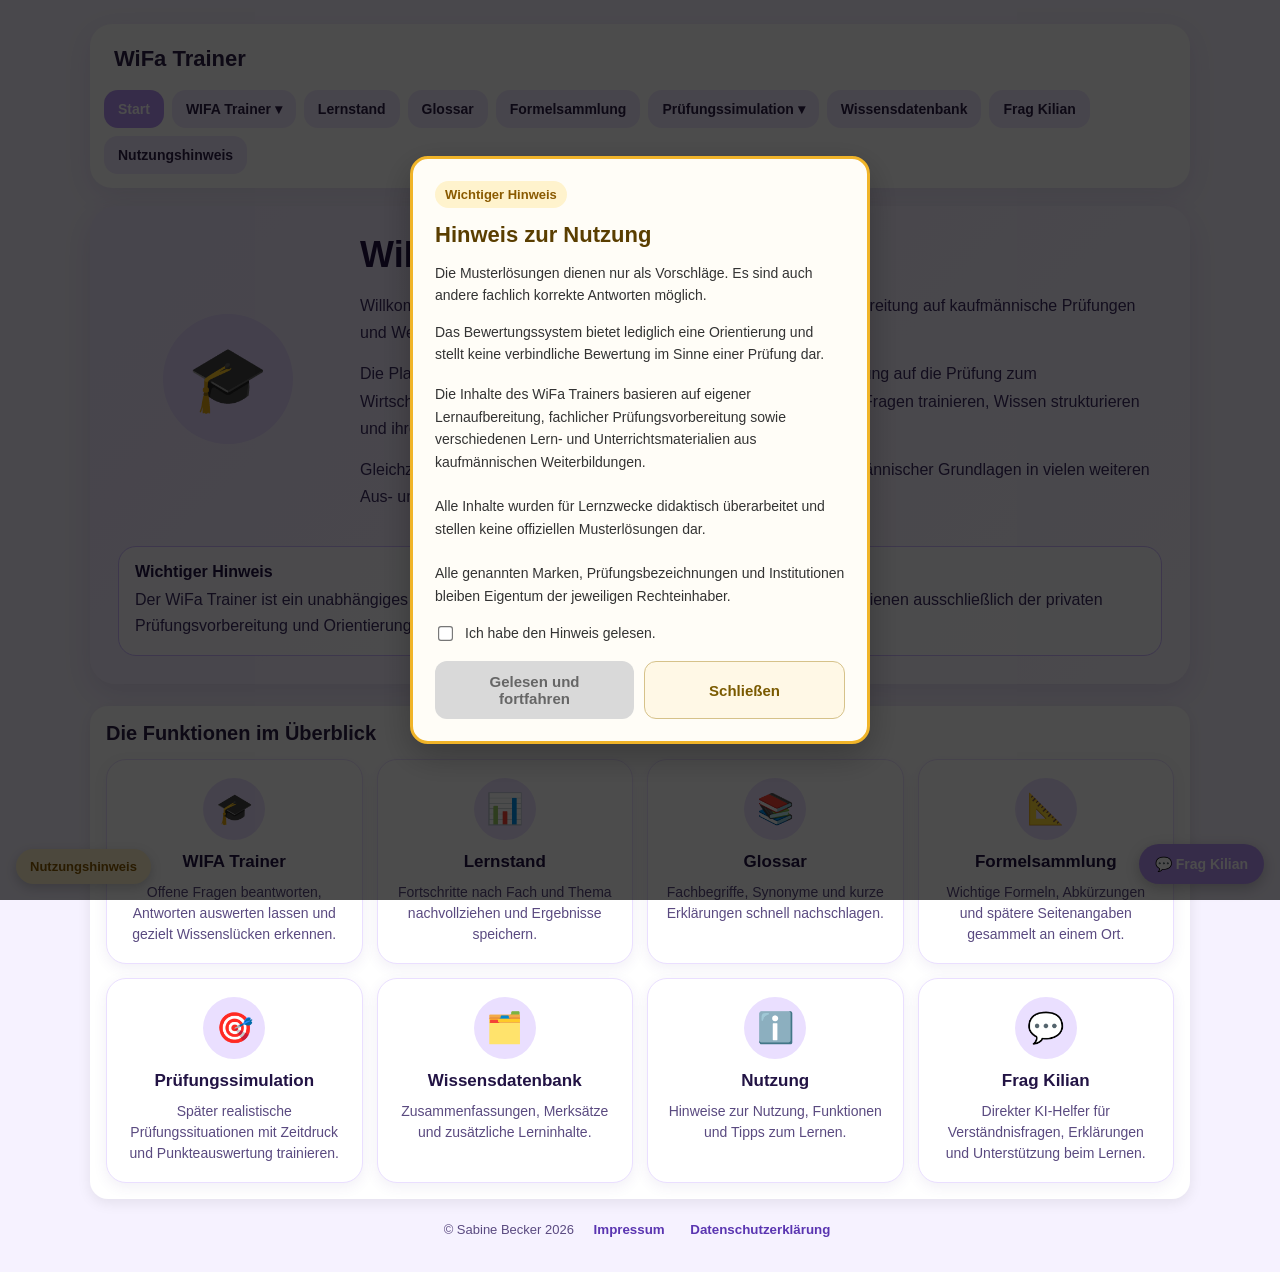
==== commit 490d4ec3: "Update index.html" ====
--- a/index.html
+++ b/index.html
@@ -351,7 +351,6 @@
 
     textarea,
 .pruefung-antwort,
-.pruefung-input,
 #kilianFrage {
     width: 100%;
     height: 42px;
@@ -1160,7 +1159,7 @@
 <div style="margin-top:12px;">
   <label class="label" for="glossarThemaFilter">Nach Thema filtern</label>
   <select id="glossarThemaFilter" onchange="filtereGlossar()">
-    <option value="">Alle Themen</option>
+<option value="">Alle Themen</option>
   </select>
 </div>
 
@@ -1195,19 +1194,8 @@
     >
 
     <div style="margin-top:12px;">
-      <label class="label" for="formelThemaFilter">Nach Thema filtern</label>
-      <select id="formelThemaFilter" onchange="filtereFormeln()">
-        <option value="">Alle Themen</option>
-      </select>
-    </div>
-
-    <div style="margin-top:12px;">
-      <label class="label" for="formelSchwierigkeitFilter">Nach Schwierigkeit filtern</label>
-      <select id="formelSchwierigkeitFilter" onchange="filtereFormeln()">
-        <option value="">Alle Schwierigkeiten</option>
-        <option value="leicht">leicht</option>
-        <option value="mittel">mittel</option>
-        <option value="schwer">schwer</option>
+<label class="label" for="formelThemaFilter">Nach Kapitel filtern</label>      <select id="formelThemaFilter" onchange="filtereFormeln()">
+        <option value="">Alle Kapitel</option>
       </select>
     </div>
 
@@ -1291,15 +1279,11 @@
 
   <div class="header">
     <h1>Wissensdatenbank</h1>
-
     <p>
       Hier entstehen zusätzliche Lernfunktionen wie Karteikarten,
       Audio-Lernen, Zusammenfassungen und spätere Kurzabfragen.
     </p>
   </div>
-
-  <div class="card">
-    <h2 class="section-title">Karteikarten</h2>
 
     <div>
 
@@ -1388,8 +1372,6 @@
 
 <div class="card">
   <h2 class="section-title">Geplante Erweiterungen</h2>
-  <div class="card">
-    <h2 class="section-title">Geplante Erweiterungen</h2>
 
     <div class="feature-grid">
 
@@ -3506,10 +3488,17 @@
   const themaSelect = document.getElementById("formelThemaFilter");
 
   const themen = [...new Set(formelDaten.map(function(eintrag) {
-    return String(eintrag.thema || "").trim();
+    const kapitel = String(eintrag.kapitel || "").trim();
+    const unterkapitel = String(eintrag.unterkapitel || "").trim();
+
+    if (unterkapitel) {
+      return kapitel + " / " + unterkapitel;
+    }
+
+    return kapitel;
   }).filter(Boolean))].sort();
 
-  themaSelect.innerHTML = '<option value="">Alle Themen</option>';
+  themaSelect.innerHTML = '<option value="">Alle Kapitel</option>';
 
   themen.forEach(function(thema) {
     const option = document.createElement("option");
@@ -3522,7 +3511,6 @@
 function resetFormelFilter() {
   document.getElementById("formelSuche").value = "";
   document.getElementById("formelThemaFilter").value = "";
-  document.getElementById("formelSchwierigkeitFilter").value = "";
 
   document.getElementById("formelStatus").textContent =
     formelDaten.length + " Formeln geladen.";
@@ -3533,7 +3521,6 @@
 function filtereFormeln() {
   const suche = String(document.getElementById("formelSuche").value || "").trim().toLowerCase();
   const themaFilter = String(document.getElementById("formelThemaFilter").value || "").trim().toLowerCase();
-  const schwierigkeitsFilter = String(document.getElementById("formelSchwierigkeitFilter").value || "").trim().toLowerCase();
 
   if (!formelDaten.length) {
     document.getElementById("formelListe").className = "result-list-empty";
@@ -3542,25 +3529,26 @@
   }
 
   const treffer = formelDaten.filter(function(eintrag) {
+    const kapitelAnzeige = eintrag.unterkapitel
+      ? String(eintrag.kapitel || "") + " / " + String(eintrag.unterkapitel || "")
+      : String(eintrag.kapitel || "");
+
     const suchText = [
-      eintrag.thema,
-      eintrag.begriff,
-      eintrag.formel,
+      eintrag.fach,
+      eintrag.kapitel,
+      eintrag.unterkapitel,
+      eintrag.formelname,
+      eintrag.ihkSeite,
+      eintrag.ihkFormel,
+      eintrag.variablen,
       eintrag.erklaerung,
-      eintrag.beispiel,
-      eintrag.schwierigkeit,
-      eintrag.ihk2025,
-      eintrag.abkuerzungen
+      eintrag.beispiel
     ].join(" ").toLowerCase();
 
-    const thema = String(eintrag.thema || "").trim().toLowerCase();
-    const schwierigkeit = String(eintrag.schwierigkeit || "").trim().toLowerCase();
-
     const passtZurSuche = !suche || suchText.includes(suche);
-    const passtZumThema = !themaFilter || thema === themaFilter;
-    const passtZurSchwierigkeit = !schwierigkeitsFilter || schwierigkeit === schwierigkeitsFilter;
-
-    return passtZurSuche && passtZumThema && passtZurSchwierigkeit;
+    const passtZumThema = !themaFilter || kapitelAnzeige.toLowerCase() === themaFilter;
+
+    return passtZurSuche && passtZumThema;
   });
 
   document.getElementById("formelStatus").textContent =
@@ -3580,40 +3568,46 @@
 
   liste.className = "";
   liste.innerHTML = daten.map(function(eintrag) {
+    const kapitelAnzeige = eintrag.unterkapitel
+      ? escapeHtml(eintrag.kapitel) + " / " + escapeHtml(eintrag.unterkapitel)
+      : escapeHtml(eintrag.kapitel);
+
     return `
       <div class="result-mini-entry">
         <div class="result-mini-head">
-          <div class="result-mini-title">${escapeHtml(eintrag.begriff)}</div>
-          <div class="result-mini-score">${escapeHtml(eintrag.schwierigkeit || "")}</div>
+          <div class="result-mini-title">${escapeHtml(eintrag.formelname)}</div>
+          <div class="result-mini-score">IHK S. ${escapeHtml(eintrag.ihkSeite || "-")}</div>
         </div>
 
-        <div style="font-size:16px; line-height:1.6; color:#2d1f46; margin-top:8px;">
-          <strong>Formel:</strong><br>
-          ${escapeHtml(eintrag.formel)}
+        <div class="result-mini-footer">
+          <span><strong>Fach:</strong> ${escapeHtml(eintrag.fach)}</span>
+          <span><strong>Kapitel:</strong> ${kapitelAnzeige}</span>
         </div>
 
+        <div style="font-size:16px; line-height:1.6; color:#2d1f46; margin-top:10px;">
+          <strong>IHK-Formel:</strong><br>
+          ${escapeHtml(eintrag.ihkFormel)}
+        </div>
+
         <div style="font-size:14px; line-height:1.6; color:#4a3970; margin-top:10px;">
-          <strong>Erklärung:</strong><br>
-          ${escapeHtml(eintrag.erklaerung)}
+          <strong>Variablen / Kürzel:</strong><br>
+          ${escapeHtml(eintrag.variablen || "keine hinterlegt")}
+        </div>
+
+        <div style="font-size:14px; line-height:1.6; color:#4a3970; margin-top:10px;">
+          <strong>Kurz-Erklärung:</strong><br>
+          ${escapeHtml(eintrag.erklaerung || "keine Erklärung hinterlegt")}
         </div>
 
         <div style="font-size:14px; line-height:1.6; color:#4a3970; margin-top:10px;">
           <strong>Beispiel:</strong><br>
           ${escapeHtml(eintrag.beispiel || "kein Beispiel hinterlegt")}
         </div>
-
-        <div class="result-mini-footer">
-          <span><strong>Thema:</strong> ${escapeHtml(eintrag.thema)}</span>
-          <span><strong>IHK 2025:</strong> ${escapeHtml(eintrag.ihk2025 || "offen")}</span>
-        </div>
-
-        <div style="margin-top:8px; font-size:13px; color:#5a4a80;">
-          <strong>Abkürzungen:</strong> ${escapeHtml(eintrag.abkuerzungen || "keine hinterlegt")}
-        </div>
       </div>
     `;
   }).join("");
 }
+
  function toggleKilianBubble() {
   const fenster = document.getElementById("kilianBubbleFenster");
 
@@ -3697,8 +3691,7 @@
   const timerText =
     document.getElementById("pruefungTimerText");
 
-  timerBox.style.display = "flex";
-
+timerBox.style.display = "block";
   aktualisierePruefungTimerAnzeige();
 
   pruefungTimerInterval = setInterval(function() {
@@ -4122,3 +4115,6 @@
     autoResizeTextarea(el);
   });
 });
+</script>
+</body>
+</html>
